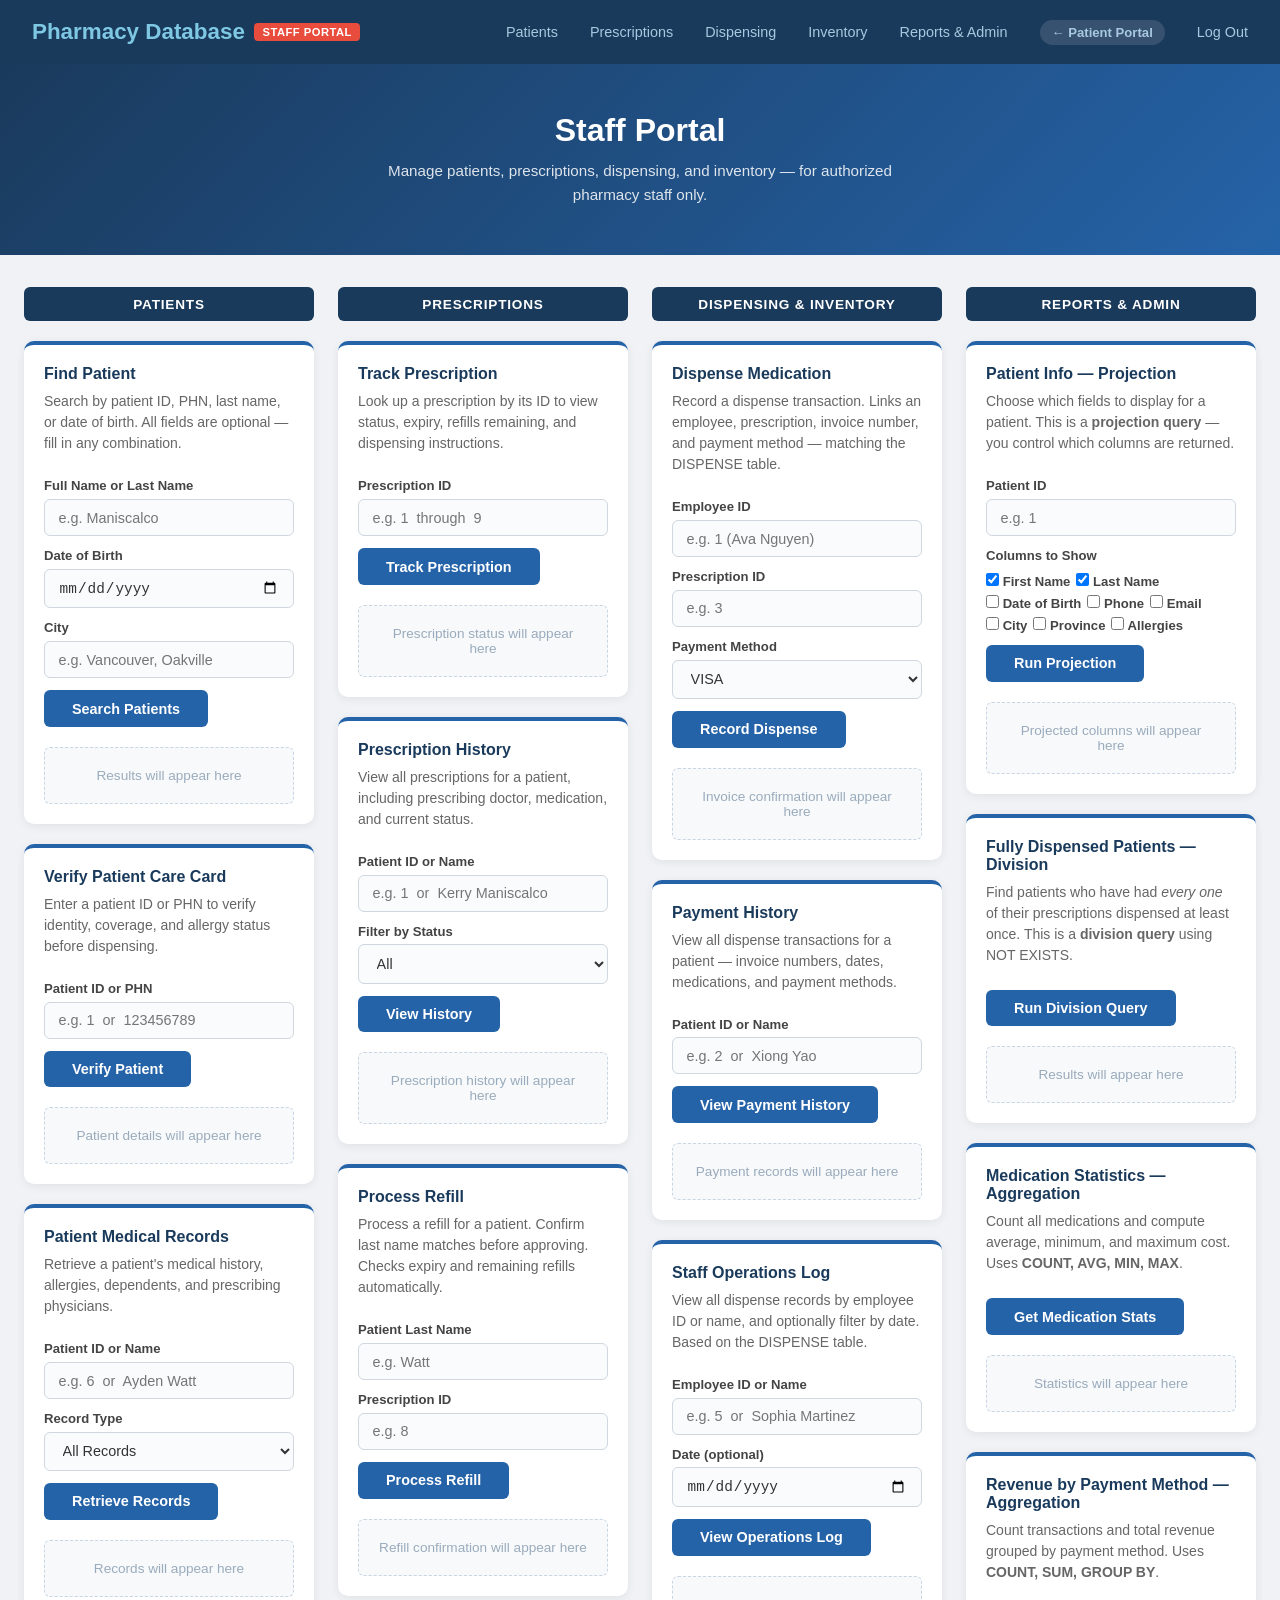
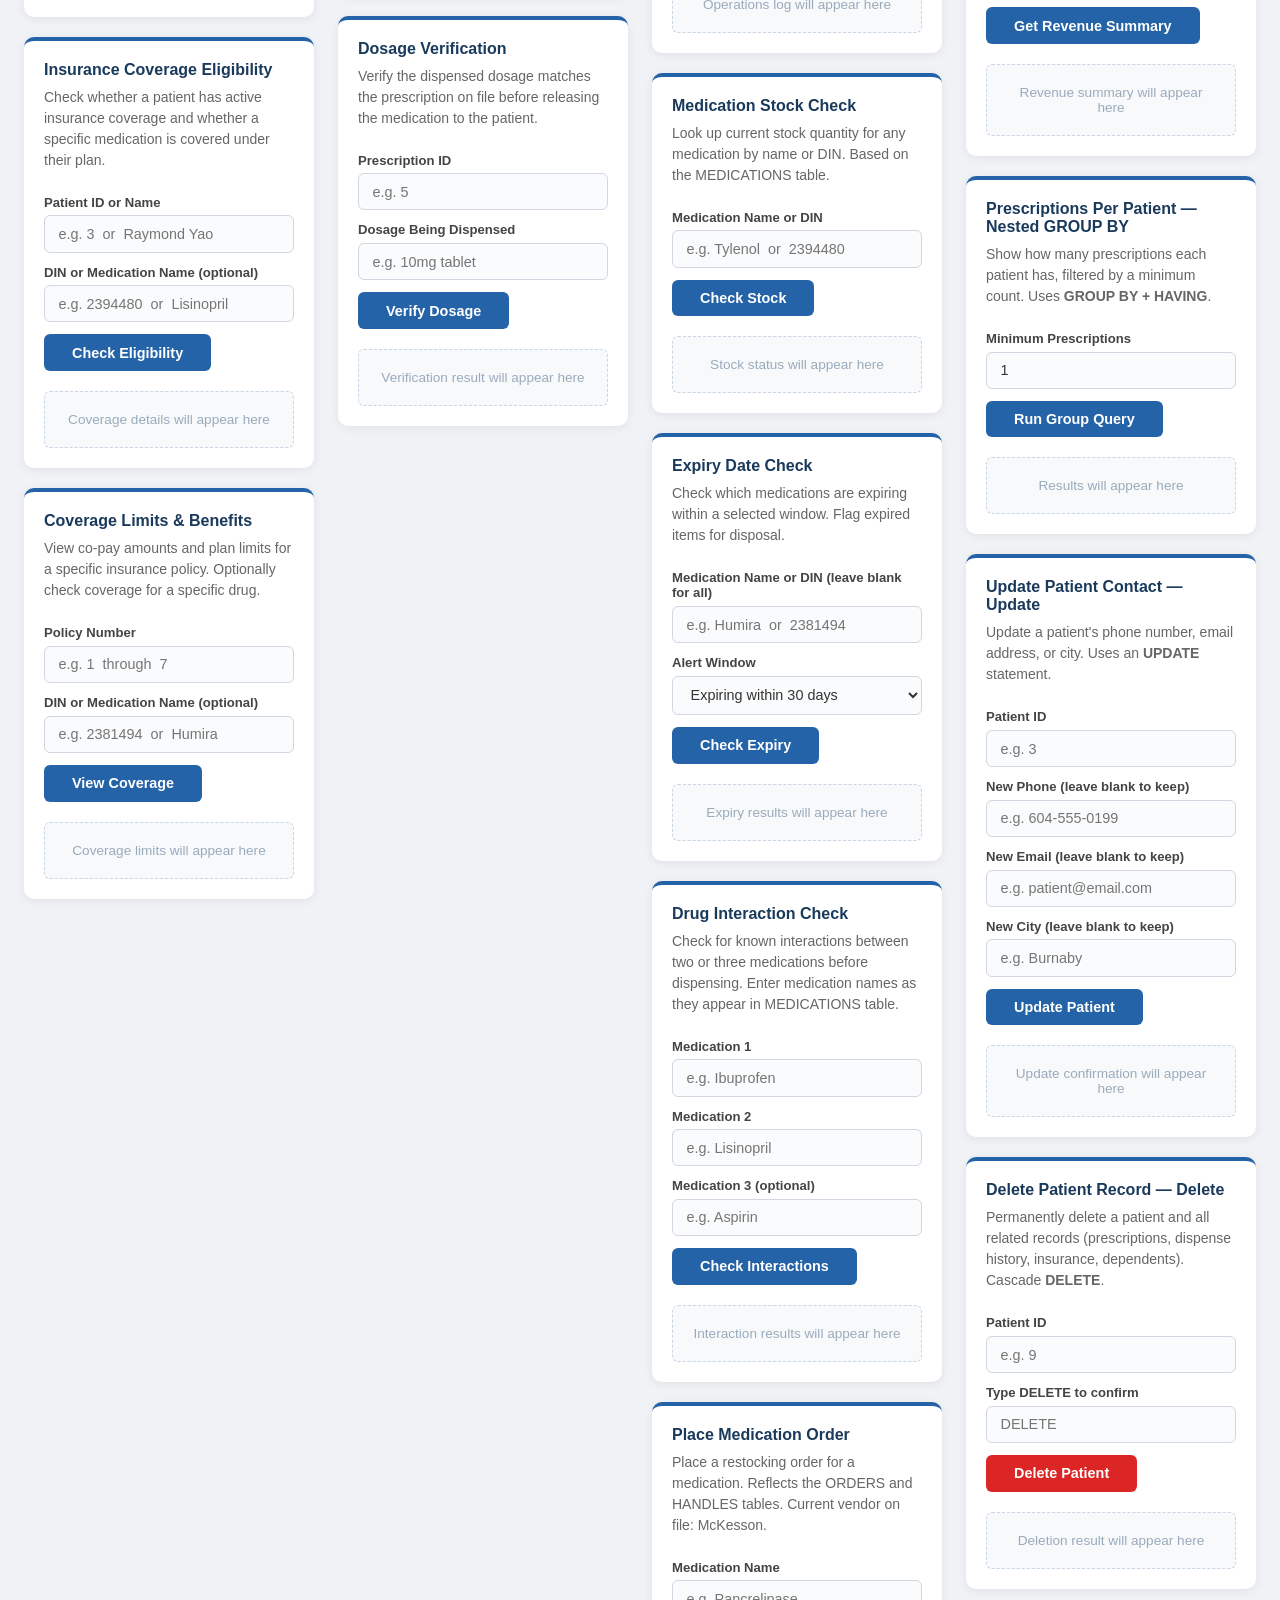
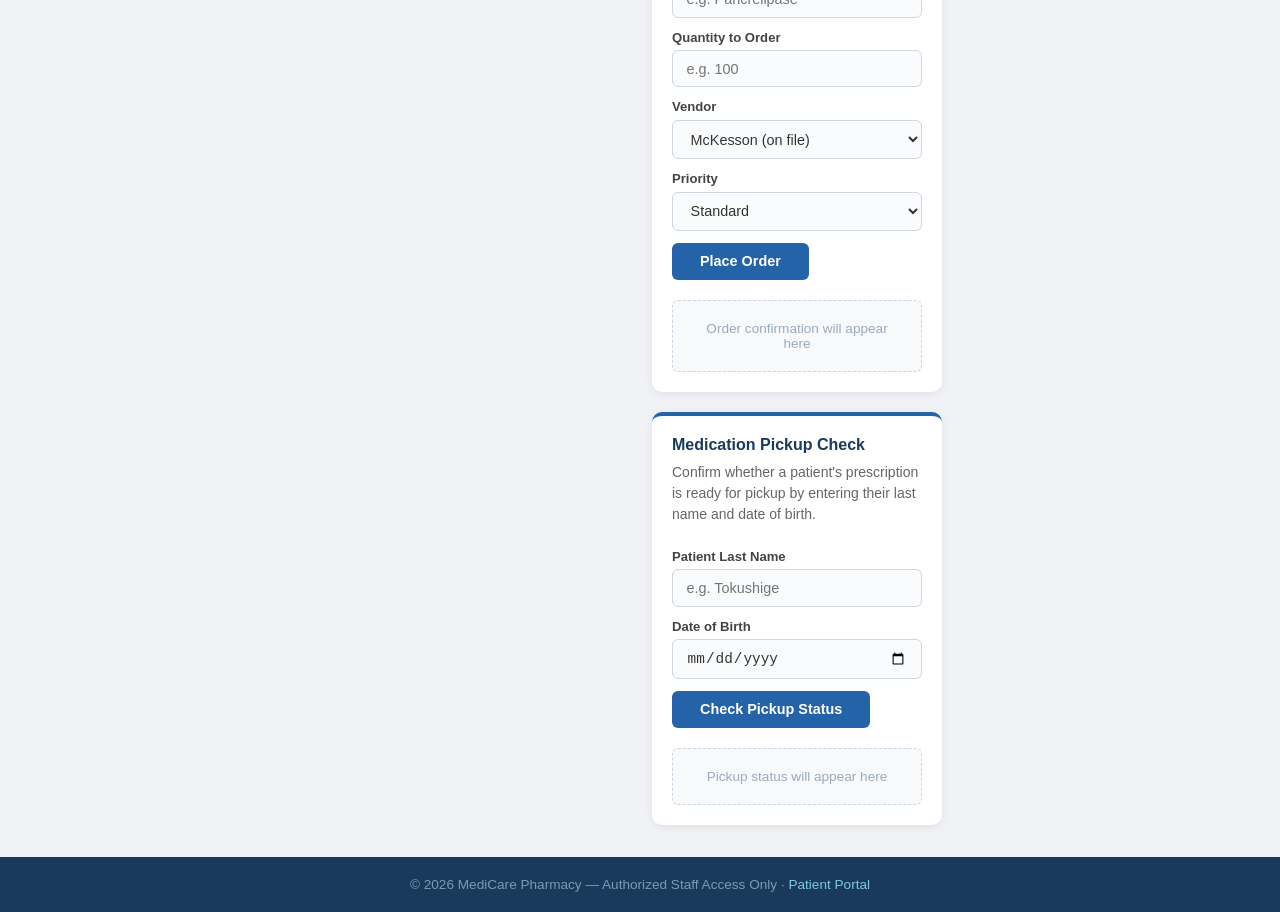
==== index.html @ 3c63bab3 "initial commit" ====
<!DOCTYPE html>
<html lang="en">
<head>
    <meta charset="UTF-8">
    <meta name="viewport" content="width=device-width, initial-scale=1.0">
    <title>MediCare Pharmacy — Staff Portal</title>
    <link rel="stylesheet" href="style.css">
</head>
<body>
    <nav>
        <div class="nav-logo"><span>Pharmacy Database</span> <span class="nav-portal-tag">Staff Portal</span></div>
        <ul class="nav-links">
            <li><a href="#patients">Patients</a></li>
            <li><a href="#prescriptions">Prescriptions</a></li>
            <li><a href="#dispensing">Dispensing</a></li>
            <li><a href="#inventory">Inventory</a></li>
            <li><a href="#reports">Reports &amp; Admin</a></li>
            <li><a href="patient.html" class="nav-patient-link">&larr; Patient Portal</a></li>
            <li><a href="#">Log Out</a></li>
        </ul>
    </nav>

    <section class="hero">
        <h1>Staff Portal</h1>
        <p>Manage patients, prescriptions, dispensing, and inventory — for authorized pharmacy staff only.</p>
    </section>

    <main class="staff-grid">

        <!-- ── PATIENTS ───────────────────────────────────────── -->
        <div class="staff-col" id="patients">
            <div class="col-header">Patients</div>

            <!-- Find Patient -->
            <div class="query-card">
                <div class="query-header"><h2>Find Patient</h2></div>
                <p class="query-desc">Search by patient ID, PHN, last name, or date of birth. All fields are optional — fill in any combination.</p>
                <form class="query-form">
                    <div class="form-group">
                        <label for="patient-name">Full Name or Last Name</label>
                        <input type="text" id="patient-name" placeholder="e.g. Maniscalco">
                    </div>
                    <div class="form-group">
                        <label for="dob">Date of Birth</label>
                        <input type="date" id="dob">
                    </div>
                    <div class="form-group">
                        <label for="address">City</label>
                        <input type="text" id="address" placeholder="e.g. Vancouver, Oakville">
                    </div>
                    <button type="submit" class="btn-query">Search Patients</button>
                </form>
                <div class="result-placeholder"><span>Results will appear here</span></div>
            </div>

            <!-- Verify Care Card -->
            <div class="query-card">
                <div class="query-header"><h2>Verify Patient Care Card</h2></div>
                <p class="query-desc">Enter a patient ID or PHN to verify identity, coverage, and allergy status before dispensing.</p>
                <form class="query-form">
                    <div class="form-group">
                        <label for="card-id">Patient ID or PHN</label>
                        <input type="text" id="card-id" placeholder="e.g. 1  or  123456789">
                    </div>
                    <button type="submit" class="btn-query">Verify Patient</button>
                </form>
                <div class="result-placeholder"><span>Patient details will appear here</span></div>
            </div>

            <!-- Patient Medical Records -->
            <div class="query-card">
                <div class="query-header"><h2>Patient Medical Records</h2></div>
                <p class="query-desc">Retrieve a patient's medical history, allergies, dependents, and prescribing physicians.</p>
                <form class="query-form">
                    <div class="form-group">
                        <label for="record-id">Patient ID or Name</label>
                        <input type="text" id="record-id" placeholder="e.g. 6  or  Ayden Watt">
                    </div>
                    <div class="form-group">
                        <label for="record-type">Record Type</label>
                        <select id="record-type">
                            <option value="all">All Records</option>
                            <option value="history">Allergies &amp; Medical History</option>
                            <option value="medications">Prescriptions</option>
                            <option value="physician">Prescribing Physicians</option>
                        </select>
                    </div>
                    <button type="submit" class="btn-query">Retrieve Records</button>
                </form>
                <div class="result-placeholder"><span>Records will appear here</span></div>
            </div>

            <!-- Coverage Eligibility -->
            <div class="query-card">
                <div class="query-header"><h2>Insurance Coverage Eligibility</h2></div>
                <p class="query-desc">Check whether a patient has active insurance coverage and whether a specific medication is covered under their plan.</p>
                <form class="query-form">
                    <div class="form-group">
                        <label for="elig-patient-id">Patient ID or Name</label>
                        <input type="text" id="elig-patient-id" placeholder="e.g. 3  or  Raymond Yao">
                    </div>
                    <div class="form-group">
                        <label for="elig-din">DIN or Medication Name (optional)</label>
                        <input type="text" id="elig-din" placeholder="e.g. 2394480  or  Lisinopril">
                    </div>
                    <button type="submit" class="btn-query">Check Eligibility</button>
                </form>
                <div class="result-placeholder"><span>Coverage details will appear here</span></div>
            </div>

            <!-- Coverage Limits -->
            <div class="query-card">
                <div class="query-header"><h2>Coverage Limits &amp; Benefits</h2></div>
                <p class="query-desc">View co-pay amounts and plan limits for a specific insurance policy. Optionally check coverage for a specific drug.</p>
                <form class="query-form">
                    <div class="form-group">
                        <label for="limit-policy">Policy Number</label>
                        <input type="text" id="limit-policy" placeholder="e.g. 1  through  7">
                    </div>
                    <div class="form-group">
                        <label for="limit-din">DIN or Medication Name (optional)</label>
                        <input type="text" id="limit-din" placeholder="e.g. 2381494  or  Humira">
                    </div>
                    <button type="submit" class="btn-query">View Coverage</button>
                </form>
                <div class="result-placeholder"><span>Coverage limits will appear here</span></div>
            </div>

        </div>

        <!-- ── PRESCRIPTIONS ──────────────────────────────────── -->
        <div class="staff-col" id="prescriptions">
            <div class="col-header">Prescriptions</div>

            <!-- Track Prescription -->
            <div class="query-card">
                <div class="query-header"><h2>Track Prescription</h2></div>
                <p class="query-desc">Look up a prescription by its ID to view status, expiry, refills remaining, and dispensing instructions.</p>
                <form class="query-form">
                    <div class="form-group">
                        <label for="track-rx-id">Prescription ID</label>
                        <input type="text" id="track-rx-id" placeholder="e.g. 1  through  9">
                    </div>
                    <button type="submit" class="btn-query">Track Prescription</button>
                </form>
                <div class="result-placeholder"><span>Prescription status will appear here</span></div>
            </div>

            <!-- Prescription History -->
            <div class="query-card">
                <div class="query-header"><h2>Prescription History</h2></div>
                <p class="query-desc">View all prescriptions for a patient, including prescribing doctor, medication, and current status.</p>
                <form class="query-form">
                    <div class="form-group">
                        <label for="hist-patient-id">Patient ID or Name</label>
                        <input type="text" id="hist-patient-id" placeholder="e.g. 1  or  Kerry Maniscalco">
                    </div>
                    <div class="form-group">
                        <label for="hist-status">Filter by Status</label>
                        <select id="hist-status">
                            <option value="all">All</option>
                            <option value="active">Active</option>
                            <option value="expired">Expired</option>
                            <option value="completed">Completed (no refills)</option>
                        </select>
                    </div>
                    <button type="submit" class="btn-query">View History</button>
                </form>
                <div class="result-placeholder"><span>Prescription history will appear here</span></div>
            </div>

            <!-- Process Refill -->
            <div class="query-card">
                <div class="query-header"><h2>Process Refill</h2></div>
                <p class="query-desc">Process a refill for a patient. Confirm last name matches before approving. Checks expiry and remaining refills automatically.</p>
                <form class="query-form">
                    <div class="form-group">
                        <label for="refill-last-name">Patient Last Name</label>
                        <input type="text" id="refill-last-name" placeholder="e.g. Watt">
                    </div>
                    <div class="form-group">
                        <label for="refill-rx-id">Prescription ID</label>
                        <input type="text" id="refill-rx-id" placeholder="e.g. 8">
                    </div>
                    <button type="submit" class="btn-query">Process Refill</button>
                </form>
                <div class="result-placeholder"><span>Refill confirmation will appear here</span></div>
            </div>

            <!-- Dosage Verification -->
            <div class="query-card">
                <div class="query-header"><h2>Dosage Verification</h2></div>
                <p class="query-desc">Verify the dispensed dosage matches the prescription on file before releasing the medication to the patient.</p>
                <form class="query-form">
                    <div class="form-group">
                        <label for="dose-rx-id">Prescription ID</label>
                        <input type="text" id="dose-rx-id" placeholder="e.g. 5">
                    </div>
                    <div class="form-group">
                        <label for="dose-dispensed">Dosage Being Dispensed</label>
                        <input type="text" id="dose-dispensed" placeholder="e.g. 10mg tablet">
                    </div>
                    <button type="submit" class="btn-query">Verify Dosage</button>
                </form>
                <div class="result-placeholder"><span>Verification result will appear here</span></div>
            </div>

        </div>

        <!-- ── DISPENSING & INVENTORY ──────────────────────────── -->
        <div class="staff-col" id="dispensing">
            <div class="col-header">Dispensing &amp; Inventory</div>

            <!-- Dispense Medication -->
            <div class="query-card">
                <div class="query-header"><h2>Dispense Medication</h2></div>
                <p class="query-desc">Record a dispense transaction. Links an employee, prescription, invoice number, and payment method — matching the DISPENSE table.</p>
                <form class="query-form">
                    <div class="form-group">
                        <label for="disp-emp-id">Employee ID</label>
                        <input type="text" id="disp-emp-id" placeholder="e.g. 1 (Ava Nguyen)">
                    </div>
                    <div class="form-group">
                        <label for="disp-rx-id">Prescription ID</label>
                        <input type="text" id="disp-rx-id" placeholder="e.g. 3">
                    </div>
                    <div class="form-group">
                        <label for="disp-pay">Payment Method</label>
                        <select id="disp-pay">
                            <option value="VISA">VISA</option>
                            <option value="MASTERCARD">MASTERCARD</option>
                            <option value="CASH">CASH</option>
                            <option value="DEBIT">DEBIT</option>
                        </select>
                    </div>
                    <button type="submit" class="btn-query">Record Dispense</button>
                </form>
                <div class="result-placeholder"><span>Invoice confirmation will appear here</span></div>
            </div>

            <!-- Payment History -->
            <div class="query-card">
                <div class="query-header"><h2>Payment History</h2></div>
                <p class="query-desc">View all dispense transactions for a patient — invoice numbers, dates, medications, and payment methods.</p>
                <form class="query-form">
                    <div class="form-group">
                        <label for="bill-patient-id">Patient ID or Name</label>
                        <input type="text" id="bill-patient-id" placeholder="e.g. 2  or  Xiong Yao">
                    </div>
                    <button type="submit" class="btn-query">View Payment History</button>
                </form>
                <div class="result-placeholder"><span>Payment records will appear here</span></div>
            </div>

            <!-- Staff Operations Log -->
            <div class="query-card">
                <div class="query-header"><h2>Staff Operations Log</h2></div>
                <p class="query-desc">View all dispense records by employee ID or name, and optionally filter by date. Based on the DISPENSE table.</p>
                <form class="query-form">
                    <div class="form-group">
                        <label for="staff-member">Employee ID or Name</label>
                        <input type="text" id="staff-member" placeholder="e.g. 5  or  Sophia Martinez">
                    </div>
                    <div class="form-group">
                        <label for="staff-date">Date (optional)</label>
                        <input type="date" id="staff-date">
                    </div>
                    <button type="submit" class="btn-query">View Operations Log</button>
                </form>
                <div class="result-placeholder"><span>Operations log will appear here</span></div>
            </div>

            <!-- Check Medication Stock -->
            <div class="query-card">
                <div class="query-header"><h2>Medication Stock Check</h2></div>
                <p class="query-desc">Look up current stock quantity for any medication by name or DIN. Based on the MEDICATIONS table.</p>
                <form class="query-form">
                    <div class="form-group">
                        <label for="inv-drug-name">Medication Name or DIN</label>
                        <input type="text" id="inv-drug-name" placeholder="e.g. Tylenol  or  2394480">
                    </div>
                    <button type="submit" class="btn-query">Check Stock</button>
                </form>
                <div class="result-placeholder"><span>Stock status will appear here</span></div>
            </div>

            <!-- Expiry Date Check -->
            <div class="query-card">
                <div class="query-header"><h2>Expiry Date Check</h2></div>
                <p class="query-desc">Check which medications are expiring within a selected window. Flag expired items for disposal.</p>
                <form class="query-form">
                    <div class="form-group">
                        <label for="exp-drug">Medication Name or DIN (leave blank for all)</label>
                        <input type="text" id="exp-drug" placeholder="e.g. Humira  or  2381494">
                    </div>
                    <div class="form-group">
                        <label for="exp-alert-range">Alert Window</label>
                        <select id="exp-alert-range">
                            <option value="30">Expiring within 30 days</option>
                            <option value="60">Expiring within 60 days</option>
                            <option value="90">Expiring within 90 days</option>
                            <option value="365">Expiring within 1 year</option>
                            <option value="expired">Already Expired</option>
                        </select>
                    </div>
                    <button type="submit" class="btn-query">Check Expiry</button>
                </form>
                <div class="result-placeholder"><span>Expiry results will appear here</span></div>
            </div>

            <!-- Drug Interaction Check -->
            <div class="query-card">
                <div class="query-header"><h2>Drug Interaction Check</h2></div>
                <p class="query-desc">Check for known interactions between two or three medications before dispensing. Enter medication names as they appear in MEDICATIONS table.</p>
                <form class="query-form">
                    <div class="form-group">
                        <label for="interact-drug-1">Medication 1</label>
                        <input type="text" id="interact-drug-1" placeholder="e.g. Ibuprofen">
                    </div>
                    <div class="form-group">
                        <label for="interact-drug-2">Medication 2</label>
                        <input type="text" id="interact-drug-2" placeholder="e.g. Lisinopril">
                    </div>
                    <div class="form-group">
                        <label for="interact-drug-3">Medication 3 (optional)</label>
                        <input type="text" id="interact-drug-3" placeholder="e.g. Aspirin">
                    </div>
                    <button type="submit" class="btn-query">Check Interactions</button>
                </form>
                <div class="result-placeholder"><span>Interaction results will appear here</span></div>
            </div>

            <!-- Place Medication Order -->
            <div class="query-card">
                <div class="query-header"><h2>Place Medication Order</h2></div>
                <p class="query-desc">Place a restocking order for a medication. Reflects the ORDERS and HANDLES tables. Current vendor on file: McKesson.</p>
                <form class="query-form">
                    <div class="form-group">
                        <label for="order-drug">Medication Name</label>
                        <input type="text" id="order-drug" placeholder="e.g. Pancrelipase">
                    </div>
                    <div class="form-group">
                        <label for="order-qty">Quantity to Order</label>
                        <input type="number" id="order-qty" placeholder="e.g. 100" min="1">
                    </div>
                    <div class="form-group">
                        <label for="order-supplier">Vendor</label>
                        <select id="order-supplier">
                            <option value="mckesson">McKesson (on file)</option>
                            <option value="other">Other</option>
                        </select>
                    </div>
                    <div class="form-group">
                        <label for="order-priority">Priority</label>
                        <select id="order-priority">
                            <option value="standard">Standard</option>
                            <option value="urgent">Urgent</option>
                        </select>
                    </div>
                    <button type="submit" class="btn-query">Place Order</button>
                </form>
                <div class="result-placeholder"><span>Order confirmation will appear here</span></div>
            </div>

            <!-- Medication Pickup Check -->
            <div class="query-card">
                <div class="query-header"><h2>Medication Pickup Check</h2></div>
                <p class="query-desc">Confirm whether a patient's prescription is ready for pickup by entering their last name and date of birth.</p>
                <form class="query-form">
                    <div class="form-group">
                        <label for="pickup-last-name">Patient Last Name</label>
                        <input type="text" id="pickup-last-name" placeholder="e.g. Tokushige">
                    </div>
                    <div class="form-group">
                        <label for="pickup-dob">Date of Birth</label>
                        <input type="date" id="pickup-dob">
                    </div>
                    <button type="submit" class="btn-query">Check Pickup Status</button>
                </form>
                <div class="result-placeholder"><span>Pickup status will appear here</span></div>
            </div>

        </div>

        <!-- ── REPORTS & ADMIN ────────────────────────────────── -->
        <div class="staff-col" id="reports">
            <div class="col-header">Reports &amp; Admin</div>

            <!-- PROJECTION: choose which patient columns to show -->
            <div class="query-card">
                <div class="query-header"><h2>Patient Info — Projection</h2></div>
                <p class="query-desc">Choose which fields to display for a patient. This is a <strong>projection query</strong> — you control which columns are returned.</p>
                <form class="query-form">
                    <div class="form-group">
                        <label for="proj-patient-id">Patient ID</label>
                        <input type="text" id="proj-patient-id" placeholder="e.g. 1">
                    </div>
                    <div class="form-group">
                        <label>Columns to Show</label>
                        <div style="display:flex;flex-wrap:wrap;gap:6px;margin-top:4px">
                            <label><input type="checkbox" name="proj-col" value="Fname" checked> First Name</label>
                            <label><input type="checkbox" name="proj-col" value="Lname" checked> Last Name</label>
                            <label><input type="checkbox" name="proj-col" value="DOB"> Date of Birth</label>
                            <label><input type="checkbox" name="proj-col" value="Phone"> Phone</label>
                            <label><input type="checkbox" name="proj-col" value="Email"> Email</label>
                            <label><input type="checkbox" name="proj-col" value="City"> City</label>
                            <label><input type="checkbox" name="proj-col" value="Prov"> Province</label>
                            <label><input type="checkbox" name="proj-col" value="Allergies"> Allergies</label>
                        </div>
                    </div>
                    <button type="submit" class="btn-query">Run Projection</button>
                </form>
                <div class="result-placeholder"><span>Projected columns will appear here</span></div>
            </div>

            <!-- DIVISION: patients with ALL prescriptions dispensed -->
            <div class="query-card">
                <div class="query-header"><h2>Fully Dispensed Patients — Division</h2></div>
                <p class="query-desc">Find patients who have had <em>every one</em> of their prescriptions dispensed at least once. This is a <strong>division query</strong> using NOT EXISTS.</p>
                <form class="query-form">
                    <button type="submit" class="btn-query">Run Division Query</button>
                </form>
                <div class="result-placeholder"><span>Results will appear here</span></div>
            </div>

            <!-- AGGREGATION 1: medication statistics -->
            <div class="query-card">
                <div class="query-header"><h2>Medication Statistics — Aggregation</h2></div>
                <p class="query-desc">Count all medications and compute average, minimum, and maximum cost. Uses <strong>COUNT, AVG, MIN, MAX</strong>.</p>
                <form class="query-form">
                    <button type="submit" class="btn-query">Get Medication Stats</button>
                </form>
                <div class="result-placeholder"><span>Statistics will appear here</span></div>
            </div>

            <!-- AGGREGATION 2: revenue by payment method -->
            <div class="query-card">
                <div class="query-header"><h2>Revenue by Payment Method — Aggregation</h2></div>
                <p class="query-desc">Count transactions and total revenue grouped by payment method. Uses <strong>COUNT, SUM, GROUP BY</strong>.</p>
                <form class="query-form">
                    <button type="submit" class="btn-query">Get Revenue Summary</button>
                </form>
                <div class="result-placeholder"><span>Revenue summary will appear here</span></div>
            </div>

            <!-- NESTED AGGREGATION WITH GROUP BY -->
            <div class="query-card">
                <div class="query-header"><h2>Prescriptions Per Patient — Nested GROUP BY</h2></div>
                <p class="query-desc">Show how many prescriptions each patient has, filtered by a minimum count. Uses <strong>GROUP BY + HAVING</strong>.</p>
                <form class="query-form">
                    <div class="form-group">
                        <label for="grp-min-rx">Minimum Prescriptions</label>
                        <input type="number" id="grp-min-rx" value="1" min="1">
                    </div>
                    <button type="submit" class="btn-query">Run Group Query</button>
                </form>
                <div class="result-placeholder"><span>Results will appear here</span></div>
            </div>

            <!-- UPDATE: patient contact info -->
            <div class="query-card">
                <div class="query-header"><h2>Update Patient Contact — Update</h2></div>
                <p class="query-desc">Update a patient's phone number, email address, or city. Uses an <strong>UPDATE</strong> statement.</p>
                <form class="query-form">
                    <div class="form-group">
                        <label for="upd-patient-id">Patient ID</label>
                        <input type="text" id="upd-patient-id" placeholder="e.g. 3">
                    </div>
                    <div class="form-group">
                        <label for="upd-phone">New Phone (leave blank to keep)</label>
                        <input type="text" id="upd-phone" placeholder="e.g. 604-555-0199">
                    </div>
                    <div class="form-group">
                        <label for="upd-email">New Email (leave blank to keep)</label>
                        <input type="text" id="upd-email" placeholder="e.g. patient@email.com">
                    </div>
                    <div class="form-group">
                        <label for="upd-city">New City (leave blank to keep)</label>
                        <input type="text" id="upd-city" placeholder="e.g. Burnaby">
                    </div>
                    <button type="submit" class="btn-query">Update Patient</button>
                </form>
                <div class="result-placeholder"><span>Update confirmation will appear here</span></div>
            </div>

            <!-- DELETE: remove patient record -->
            <div class="query-card">
                <div class="query-header"><h2>Delete Patient Record — Delete</h2></div>
                <p class="query-desc">Permanently delete a patient and all related records (prescriptions, dispense history, insurance, dependents). Cascade <strong>DELETE</strong>.</p>
                <form class="query-form">
                    <div class="form-group">
                        <label for="del-patient-id">Patient ID</label>
                        <input type="text" id="del-patient-id" placeholder="e.g. 9">
                    </div>
                    <div class="form-group">
                        <label for="del-confirm">Type DELETE to confirm</label>
                        <input type="text" id="del-confirm" placeholder="DELETE">
                    </div>
                    <button type="submit" class="btn-query" style="background:#dc2626">Delete Patient</button>
                </form>
                <div class="result-placeholder"><span>Deletion result will appear here</span></div>
            </div>

        </div>

    </main>

    <footer>
        <p>&copy; 2026 MediCare Pharmacy &mdash; Authorized Staff Access Only &middot; <a href="patient.html">Patient Portal</a></p>
    </footer>

    <script src="pharmacy.js"></script>
</body>
</html>
---- style.css ----
* {
    margin: 0;
    padding: 0;
    box-sizing: border-box;
}
body {
    font-family: 'Segoe UI', Tahoma, Geneva, Verdana, sans-serif;
    background-color: #f0f2f5;
    color: #333;
}

/* ── NAVIGATION ──────────────────────────────────────────────── */
nav {
    background-color: #1a3a5c;
    padding: 0 2rem;
    display: flex;
    align-items: center;
    justify-content: space-between;
    height: 64px;
    box-shadow: 0 2px 6px rgba(0,0,0,0.25);
}
.nav-patient {
    background-color: #134e4a;
}
.nav-logo {
    color: white;
    font-size: 1.4rem;
    font-weight: 700;
    display: flex;
    align-items: center;
    gap: 0.6rem;
}
.nav-logo span:first-child {
    color: #7ec8e3;
}
.nav-patient .nav-logo span:first-child {
    color: #5eead4;
}
.nav-portal-tag {
    font-size: 0.7rem;
    font-weight: 600;
    background: #e74c3c;
    color: white;
    padding: 0.2rem 0.5rem;
    border-radius: 4px;
    letter-spacing: 0.5px;
    text-transform: uppercase;
}
.nav-portal-tag--patient {
    background: #0d9488;
}
.nav-links {
    list-style: none;
    display: flex;
    gap: 2rem;
    align-items: center;
}
.nav-links a {
    color: #a8c8e0;
    text-decoration: none;
    font-size: 0.9rem;
    transition: color 0.2s;
}
.nav-links a:hover {
    color: white;
}
.nav-patient .nav-links a {
    color: #99f6e4;
}
.nav-patient .nav-links a:hover {
    color: white;
}
.nav-staff-link,
.nav-patient-link {
    font-size: 0.82rem !important;
    font-weight: 600;
    background: rgba(255,255,255,0.12);
    padding: 0.3rem 0.75rem;
    border-radius: 20px;
    transition: background 0.2s, color 0.2s !important;
}
.nav-staff-link:hover,
.nav-patient-link:hover {
    background: rgba(255,255,255,0.22) !important;
}

/* ── HERO ────────────────────────────────────────────────────── */
.hero {
    background: linear-gradient(135deg, #1a3a5c 0%, #2563a8 100%);
    color: white;
    padding: 3rem 2rem;
    text-align: center;
}
.hero--patient {
    background: linear-gradient(135deg, #134e4a 0%, #0d9488 100%);
}
.hero h1 {
    font-size: 2rem;
    margin-bottom: 0.6rem;
}
.hero p {
    font-size: 0.95rem;
    opacity: 0.85;
    max-width: 560px;
    margin: 0 auto;
    line-height: 1.6;
}

/* ── STAFF PORTAL MAIN ───────────────────────────────────────── */
main {
    max-width: 860px;
    margin: 0 auto;
    padding: 2.5rem 2rem;
    display: flex;
    flex-direction: column;
    gap: 1.5rem;
}

/* Staff grid: 4 columns */
.staff-grid {
    max-width: 1600px;
    margin: 0 auto;
    display: grid;
    grid-template-columns: repeat(4, 1fr);
    gap: 1.5rem;
    align-items: start;
    padding: 2rem 1.5rem;
}

.staff-col {
    display: flex;
    flex-direction: column;
    gap: 1.25rem;
}

.staff-col--full {
    grid-column: 1 / -1;
}

.col-header {
    background: #1a3a5c;
    color: white;
    font-size: 0.85rem;
    font-weight: 700;
    text-transform: uppercase;
    letter-spacing: 0.8px;
    padding: 0.6rem 1rem;
    border-radius: 6px;
    text-align: center;
}

/* Horizontal form layout for the full-width appointments card */
.query-form--row {
    flex-direction: row;
    align-items: flex-end;
    flex-wrap: wrap;
    gap: 1rem;
}
.query-form--row .form-group {
    flex: 1;
    min-width: 180px;
    width: auto;
}
.btn-query--align-bottom {
    align-self: flex-end;
    margin-bottom: 0;
    white-space: nowrap;
}

/* Cards inside grid columns use single-column forms */
.staff-col .query-card {
    padding: 1.25rem;
}

.staff-col .query-header h2 {
    font-size: 1rem;
}

.staff-col .query-form {
    gap: 0.75rem;
}

.staff-col .form-group {
    min-width: unset;
    flex: unset;
    width: 100%;
}

/* Query cards */
.query-card {
    background: white;
    border-radius: 10px;
    padding: 2rem;
    box-shadow: 0 2px 10px rgba(0,0,0,0.07);
    border-top: 4px solid #2563a8;
}
.query-header {
    display: flex;
    align-items: center;
    gap: 0.75rem;
    margin-bottom: 0.5rem;
}
.query-number {
    background: #2563a8;
    color: white;
    font-size: 0.72rem;
    font-weight: 700;
    padding: 0.2rem 0.6rem;
    border-radius: 20px;
    text-transform: uppercase;
    letter-spacing: 0.5px;
    white-space: nowrap;
}
.query-header h2 {
    font-size: 1.2rem;
    font-weight: 700;
    color: #1a3a5c;
}
.query-desc {
    font-size: 0.875rem;
    color: #666;
    margin-bottom: 1.5rem;
    line-height: 1.5;
}

/* Forms */
.query-form {
    display: flex;
    flex-direction: column;
    gap: 1rem;
}
.form-row {
    display: flex;
    gap: 1rem;
    flex-wrap: wrap;
}
.form-group {
    display: flex;
    flex-direction: column;
    gap: 0.35rem;
    flex: 1;
    min-width: 180px;
}
.form-group--wide {
    flex: 2;
}
.form-group label {
    font-size: 0.82rem;
    font-weight: 600;
    color: #444;
}
.form-group input,
.form-group select {
    padding: 0.6rem 0.85rem;
    border: 1.5px solid #d0d7e0;
    border-radius: 6px;
    font-size: 0.9rem;
    color: #333;
    background: #fafbfc;
    transition: border-color 0.2s;
    outline: none;
}
.form-group input:focus,
.form-group select:focus {
    border-color: #2563a8;
    background: white;
}

/* Buttons */
.btn-query {
    background: #2563a8;
    color: white;
    border: none;
    padding: 0.65rem 1.75rem;
    border-radius: 6px;
    font-size: 0.9rem;
    font-weight: 600;
    cursor: pointer;
    transition: background-color 0.2s, transform 0.1s;
    align-self: flex-start;
}
.btn-query:hover  { background: #1a4f8a; }
.btn-query:active { transform: scale(0.98); }

.btn-query--teal   { background: #0d9488; }
.btn-query--teal:hover   { background: #0a7970; }

.btn-query--orange { background: #d97706; }
.btn-query--orange:hover { background: #b45309; }

.btn-query--red    { background: #dc2626; }
.btn-query--red:hover    { background: #b91c1c; }

.btn-query--purple { background: #7c3aed; }
.btn-query--purple:hover { background: #6d28d9; }

.btn-query--green  { background: #16a34a; }
.btn-query--green:hover  { background: #15803d; }

.btn-query--blue   { background: #2563a8; }
.btn-query--blue:hover   { background: #1a4f8a; }

/* Result area */
.result-placeholder {
    margin-top: 1.25rem;
    border: 1.5px dashed #c8d5e3;
    border-radius: 6px;
    padding: 1.25rem;
    text-align: center;
    color: #9aabbc;
    font-size: 0.85rem;
    background: #f7f9fb;
}

/* ── PATIENT PORTAL MAIN ─────────────────────────────────────── */
.patient-main {
    max-width: 960px;
    margin: 0 auto;
    padding: 2.5rem 2rem;
    display: grid;
    grid-template-columns: repeat(auto-fill, minmax(420px, 1fr));
    gap: 1.75rem;
    align-items: start;
}

.feature-card {
    background: white;
    border-radius: 12px;
    padding: 1.75rem;
    box-shadow: 0 2px 12px rgba(0,0,0,0.08);
    border-top: 4px solid #0d9488;
}

.feature-card-header {
    display: flex;
    align-items: flex-start;
    gap: 1rem;
    margin-bottom: 0.75rem;
}

.feature-icon {
    font-size: 1.9rem;
    line-height: 1;
    flex-shrink: 0;
    width: 2.5rem;
    text-align: center;
}

.feature-card-header h2 {
    font-size: 1.1rem;
    font-weight: 700;
    color: #134e4a;
    margin-bottom: 0.15rem;
}

.feature-tagline {
    font-size: 0.78rem;
    color: #0d9488;
    font-weight: 500;
}

/* Patient form focus colour override */
.patient-theme .form-group input:focus,
.patient-theme .form-group select:focus {
    border-color: #0d9488;
}

/* ── FOOTER ──────────────────────────────────────────────────── */
footer {
    background: #1a3a5c;
    color: #7a9ab8;
    text-align: center;
    padding: 1.25rem;
    font-size: 0.85rem;
}
.patient-theme footer {
    background: #134e4a;
    color: #6ee7e7;
}
footer a {
    color: #7ec8e3;
    text-decoration: none;
}
.patient-theme footer a {
    color: #5eead4;
}

/* ── RESPONSIVE ──────────────────────────────────────────────── */
@media (max-width: 1200px) {
    .staff-grid {
        grid-template-columns: repeat(2, 1fr);
    }
}
@media (max-width: 900px) {
    .staff-grid {
        grid-template-columns: repeat(2, 1fr);
    }
    .staff-col--full {
        grid-column: 1 / -1;
    }
}
@media (max-width: 680px) {
    .staff-grid {
        grid-template-columns: 1fr;
    }
    .patient-main {
        grid-template-columns: 1fr;
    }
    .nav-links {
        gap: 1rem;
    }
    .nav-staff-link,
    .nav-patient-link {
        display: none;
    }
}
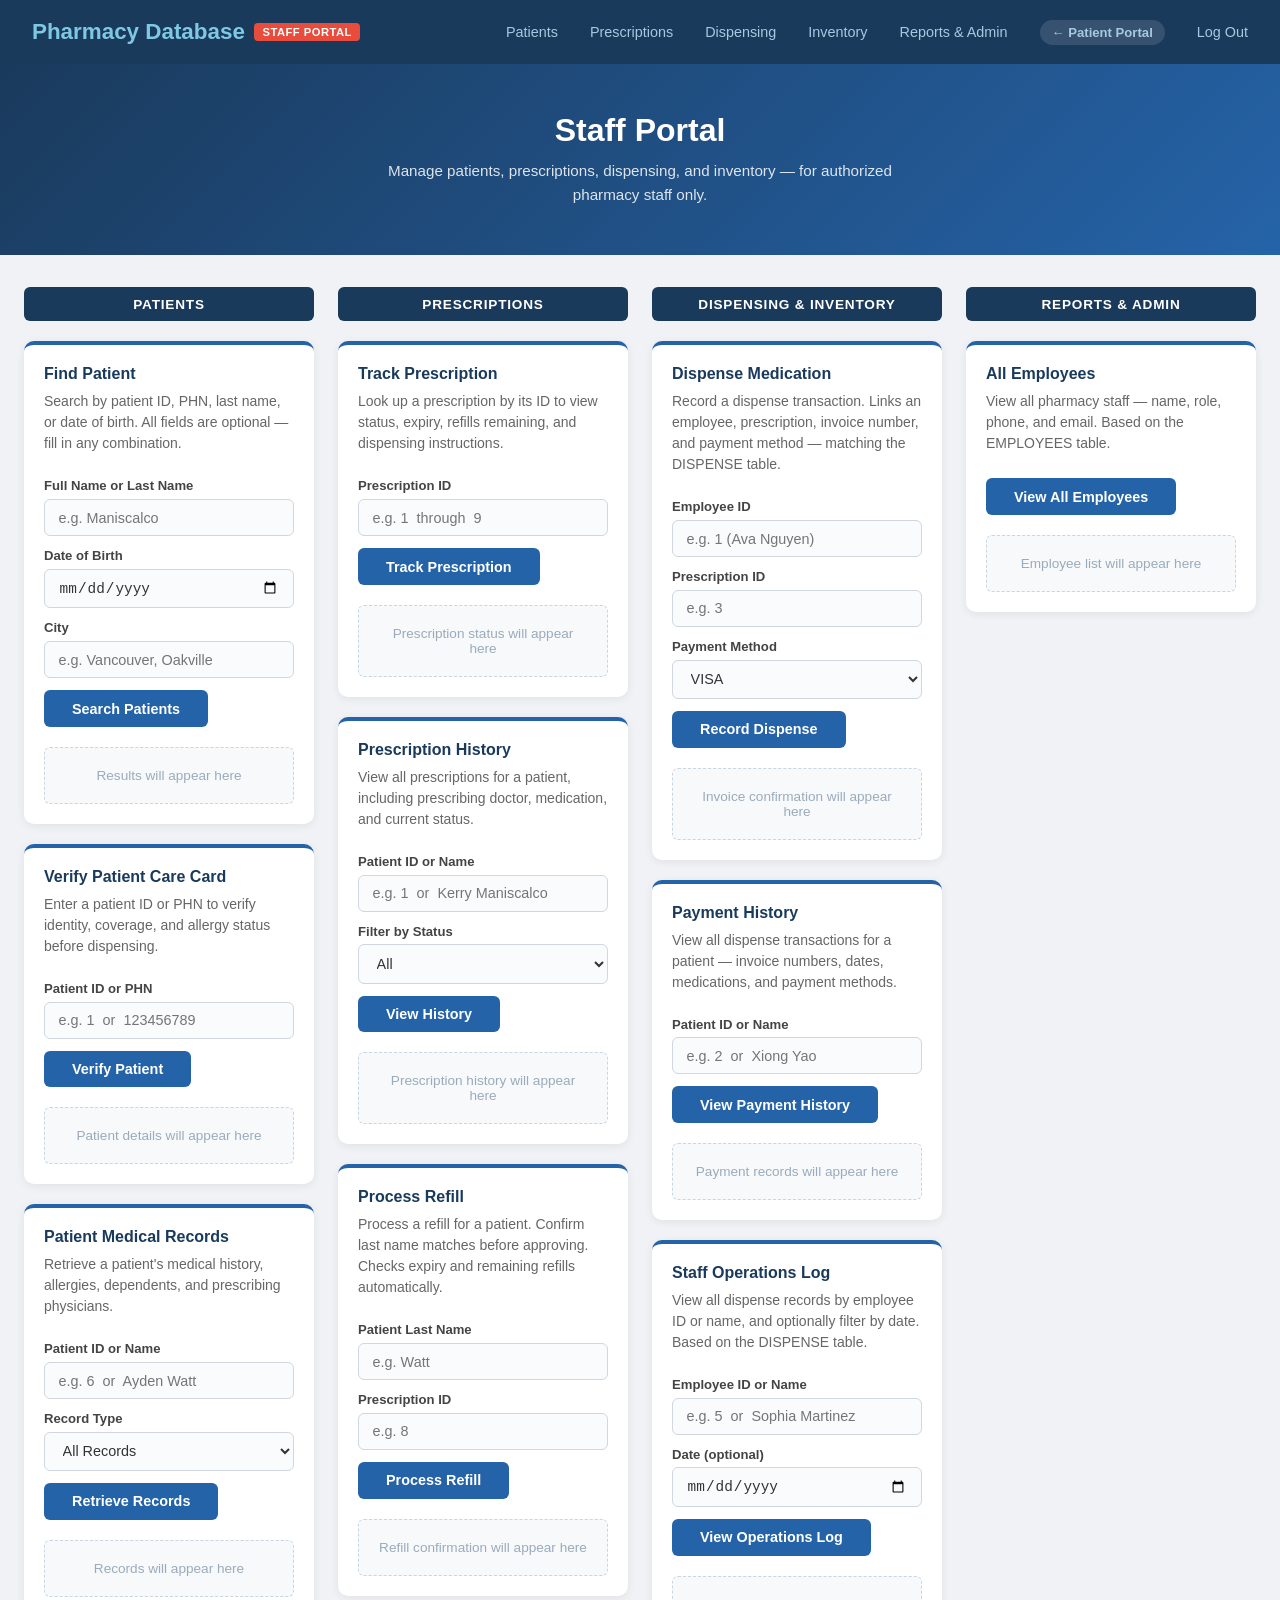
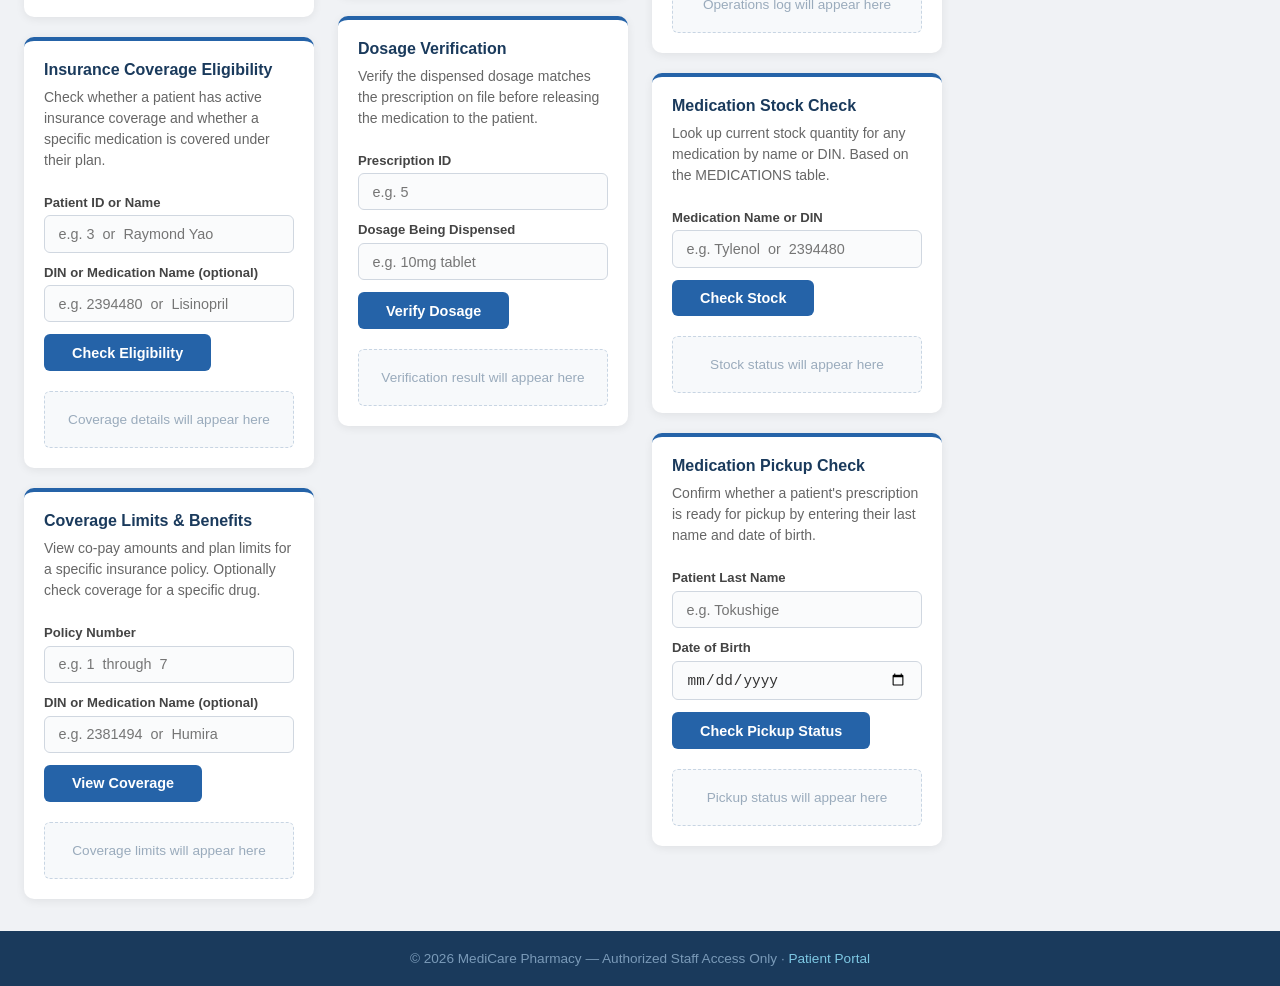
==== commit 32833026: "Front end tables linked to the database, added a few javascript handlers for the api" ====
--- a/index.html
+++ b/index.html
@@ -24,13 +24,10 @@
         <h1>Staff Portal</h1>
         <p>Manage patients, prescriptions, dispensing, and inventory — for authorized pharmacy staff only.</p>
     </section>
-
     <main class="staff-grid">
-
         <!-- ── PATIENTS ───────────────────────────────────────── -->
         <div class="staff-col" id="patients">
             <div class="col-header">Patients</div>
-
             <!-- Find Patient -->
             <div class="query-card">
                 <div class="query-header"><h2>Find Patient</h2></div>
@@ -284,84 +281,6 @@
                 <div class="result-placeholder"><span>Stock status will appear here</span></div>
             </div>
 
-            <!-- Expiry Date Check -->
-            <div class="query-card">
-                <div class="query-header"><h2>Expiry Date Check</h2></div>
-                <p class="query-desc">Check which medications are expiring within a selected window. Flag expired items for disposal.</p>
-                <form class="query-form">
-                    <div class="form-group">
-                        <label for="exp-drug">Medication Name or DIN (leave blank for all)</label>
-                        <input type="text" id="exp-drug" placeholder="e.g. Humira  or  2381494">
-                    </div>
-                    <div class="form-group">
-                        <label for="exp-alert-range">Alert Window</label>
-                        <select id="exp-alert-range">
-                            <option value="30">Expiring within 30 days</option>
-                            <option value="60">Expiring within 60 days</option>
-                            <option value="90">Expiring within 90 days</option>
-                            <option value="365">Expiring within 1 year</option>
-                            <option value="expired">Already Expired</option>
-                        </select>
-                    </div>
-                    <button type="submit" class="btn-query">Check Expiry</button>
-                </form>
-                <div class="result-placeholder"><span>Expiry results will appear here</span></div>
-            </div>
-
-            <!-- Drug Interaction Check -->
-            <div class="query-card">
-                <div class="query-header"><h2>Drug Interaction Check</h2></div>
-                <p class="query-desc">Check for known interactions between two or three medications before dispensing. Enter medication names as they appear in MEDICATIONS table.</p>
-                <form class="query-form">
-                    <div class="form-group">
-                        <label for="interact-drug-1">Medication 1</label>
-                        <input type="text" id="interact-drug-1" placeholder="e.g. Ibuprofen">
-                    </div>
-                    <div class="form-group">
-                        <label for="interact-drug-2">Medication 2</label>
-                        <input type="text" id="interact-drug-2" placeholder="e.g. Lisinopril">
-                    </div>
-                    <div class="form-group">
-                        <label for="interact-drug-3">Medication 3 (optional)</label>
-                        <input type="text" id="interact-drug-3" placeholder="e.g. Aspirin">
-                    </div>
-                    <button type="submit" class="btn-query">Check Interactions</button>
-                </form>
-                <div class="result-placeholder"><span>Interaction results will appear here</span></div>
-            </div>
-
-            <!-- Place Medication Order -->
-            <div class="query-card">
-                <div class="query-header"><h2>Place Medication Order</h2></div>
-                <p class="query-desc">Place a restocking order for a medication. Reflects the ORDERS and HANDLES tables. Current vendor on file: McKesson.</p>
-                <form class="query-form">
-                    <div class="form-group">
-                        <label for="order-drug">Medication Name</label>
-                        <input type="text" id="order-drug" placeholder="e.g. Pancrelipase">
-                    </div>
-                    <div class="form-group">
-                        <label for="order-qty">Quantity to Order</label>
-                        <input type="number" id="order-qty" placeholder="e.g. 100" min="1">
-                    </div>
-                    <div class="form-group">
-                        <label for="order-supplier">Vendor</label>
-                        <select id="order-supplier">
-                            <option value="mckesson">McKesson (on file)</option>
-                            <option value="other">Other</option>
-                        </select>
-                    </div>
-                    <div class="form-group">
-                        <label for="order-priority">Priority</label>
-                        <select id="order-priority">
-                            <option value="standard">Standard</option>
-                            <option value="urgent">Urgent</option>
-                        </select>
-                    </div>
-                    <button type="submit" class="btn-query">Place Order</button>
-                </form>
-                <div class="result-placeholder"><span>Order confirmation will appear here</span></div>
-            </div>
-
             <!-- Medication Pickup Check -->
             <div class="query-card">
                 <div class="query-header"><h2>Medication Pickup Check</h2></div>
@@ -386,119 +305,14 @@
         <div class="staff-col" id="reports">
             <div class="col-header">Reports &amp; Admin</div>
 
-            <!-- PROJECTION: choose which patient columns to show -->
-            <div class="query-card">
-                <div class="query-header"><h2>Patient Info — Projection</h2></div>
-                <p class="query-desc">Choose which fields to display for a patient. This is a <strong>projection query</strong> — you control which columns are returned.</p>
-                <form class="query-form">
-                    <div class="form-group">
-                        <label for="proj-patient-id">Patient ID</label>
-                        <input type="text" id="proj-patient-id" placeholder="e.g. 1">
-                    </div>
-                    <div class="form-group">
-                        <label>Columns to Show</label>
-                        <div style="display:flex;flex-wrap:wrap;gap:6px;margin-top:4px">
-                            <label><input type="checkbox" name="proj-col" value="Fname" checked> First Name</label>
-                            <label><input type="checkbox" name="proj-col" value="Lname" checked> Last Name</label>
-                            <label><input type="checkbox" name="proj-col" value="DOB"> Date of Birth</label>
-                            <label><input type="checkbox" name="proj-col" value="Phone"> Phone</label>
-                            <label><input type="checkbox" name="proj-col" value="Email"> Email</label>
-                            <label><input type="checkbox" name="proj-col" value="City"> City</label>
-                            <label><input type="checkbox" name="proj-col" value="Prov"> Province</label>
-                            <label><input type="checkbox" name="proj-col" value="Allergies"> Allergies</label>
-                        </div>
-                    </div>
-                    <button type="submit" class="btn-query">Run Projection</button>
-                </form>
-                <div class="result-placeholder"><span>Projected columns will appear here</span></div>
-            </div>
-
-            <!-- DIVISION: patients with ALL prescriptions dispensed -->
-            <div class="query-card">
-                <div class="query-header"><h2>Fully Dispensed Patients — Division</h2></div>
-                <p class="query-desc">Find patients who have had <em>every one</em> of their prescriptions dispensed at least once. This is a <strong>division query</strong> using NOT EXISTS.</p>
-                <form class="query-form">
-                    <button type="submit" class="btn-query">Run Division Query</button>
-                </form>
-                <div class="result-placeholder"><span>Results will appear here</span></div>
-            </div>
-
-            <!-- AGGREGATION 1: medication statistics -->
-            <div class="query-card">
-                <div class="query-header"><h2>Medication Statistics — Aggregation</h2></div>
-                <p class="query-desc">Count all medications and compute average, minimum, and maximum cost. Uses <strong>COUNT, AVG, MIN, MAX</strong>.</p>
-                <form class="query-form">
-                    <button type="submit" class="btn-query">Get Medication Stats</button>
-                </form>
-                <div class="result-placeholder"><span>Statistics will appear here</span></div>
-            </div>
-
-            <!-- AGGREGATION 2: revenue by payment method -->
-            <div class="query-card">
-                <div class="query-header"><h2>Revenue by Payment Method — Aggregation</h2></div>
-                <p class="query-desc">Count transactions and total revenue grouped by payment method. Uses <strong>COUNT, SUM, GROUP BY</strong>.</p>
-                <form class="query-form">
-                    <button type="submit" class="btn-query">Get Revenue Summary</button>
-                </form>
-                <div class="result-placeholder"><span>Revenue summary will appear here</span></div>
-            </div>
-
-            <!-- NESTED AGGREGATION WITH GROUP BY -->
-            <div class="query-card">
-                <div class="query-header"><h2>Prescriptions Per Patient — Nested GROUP BY</h2></div>
-                <p class="query-desc">Show how many prescriptions each patient has, filtered by a minimum count. Uses <strong>GROUP BY + HAVING</strong>.</p>
-                <form class="query-form">
-                    <div class="form-group">
-                        <label for="grp-min-rx">Minimum Prescriptions</label>
-                        <input type="number" id="grp-min-rx" value="1" min="1">
-                    </div>
-                    <button type="submit" class="btn-query">Run Group Query</button>
-                </form>
-                <div class="result-placeholder"><span>Results will appear here</span></div>
-            </div>
-
-            <!-- UPDATE: patient contact info -->
-            <div class="query-card">
-                <div class="query-header"><h2>Update Patient Contact — Update</h2></div>
-                <p class="query-desc">Update a patient's phone number, email address, or city. Uses an <strong>UPDATE</strong> statement.</p>
-                <form class="query-form">
-                    <div class="form-group">
-                        <label for="upd-patient-id">Patient ID</label>
-                        <input type="text" id="upd-patient-id" placeholder="e.g. 3">
-                    </div>
-                    <div class="form-group">
-                        <label for="upd-phone">New Phone (leave blank to keep)</label>
-                        <input type="text" id="upd-phone" placeholder="e.g. 604-555-0199">
-                    </div>
-                    <div class="form-group">
-                        <label for="upd-email">New Email (leave blank to keep)</label>
-                        <input type="text" id="upd-email" placeholder="e.g. patient@email.com">
-                    </div>
-                    <div class="form-group">
-                        <label for="upd-city">New City (leave blank to keep)</label>
-                        <input type="text" id="upd-city" placeholder="e.g. Burnaby">
-                    </div>
-                    <button type="submit" class="btn-query">Update Patient</button>
-                </form>
-                <div class="result-placeholder"><span>Update confirmation will appear here</span></div>
-            </div>
-
-            <!-- DELETE: remove patient record -->
-            <div class="query-card">
-                <div class="query-header"><h2>Delete Patient Record — Delete</h2></div>
-                <p class="query-desc">Permanently delete a patient and all related records (prescriptions, dispense history, insurance, dependents). Cascade <strong>DELETE</strong>.</p>
-                <form class="query-form">
-                    <div class="form-group">
-                        <label for="del-patient-id">Patient ID</label>
-                        <input type="text" id="del-patient-id" placeholder="e.g. 9">
-                    </div>
-                    <div class="form-group">
-                        <label for="del-confirm">Type DELETE to confirm</label>
-                        <input type="text" id="del-confirm" placeholder="DELETE">
-                    </div>
-                    <button type="submit" class="btn-query" style="background:#dc2626">Delete Patient</button>
-                </form>
-                <div class="result-placeholder"><span>Deletion result will appear here</span></div>
+            <!-- ALL EMPLOYEES -->
+            <div class="query-card">
+                <div class="query-header"><h2>All Employees</h2></div>
+                <p class="query-desc">View all pharmacy staff — name, role, phone, and email. Based on the EMPLOYEES table.</p>
+                <form class="query-form" id="all-employees-form">
+                    <button type="submit" class="btn-query">View All Employees</button>
+                </form>
+                <div class="result-placeholder"><span>Employee list will appear here</span></div>
             </div>
 
         </div>
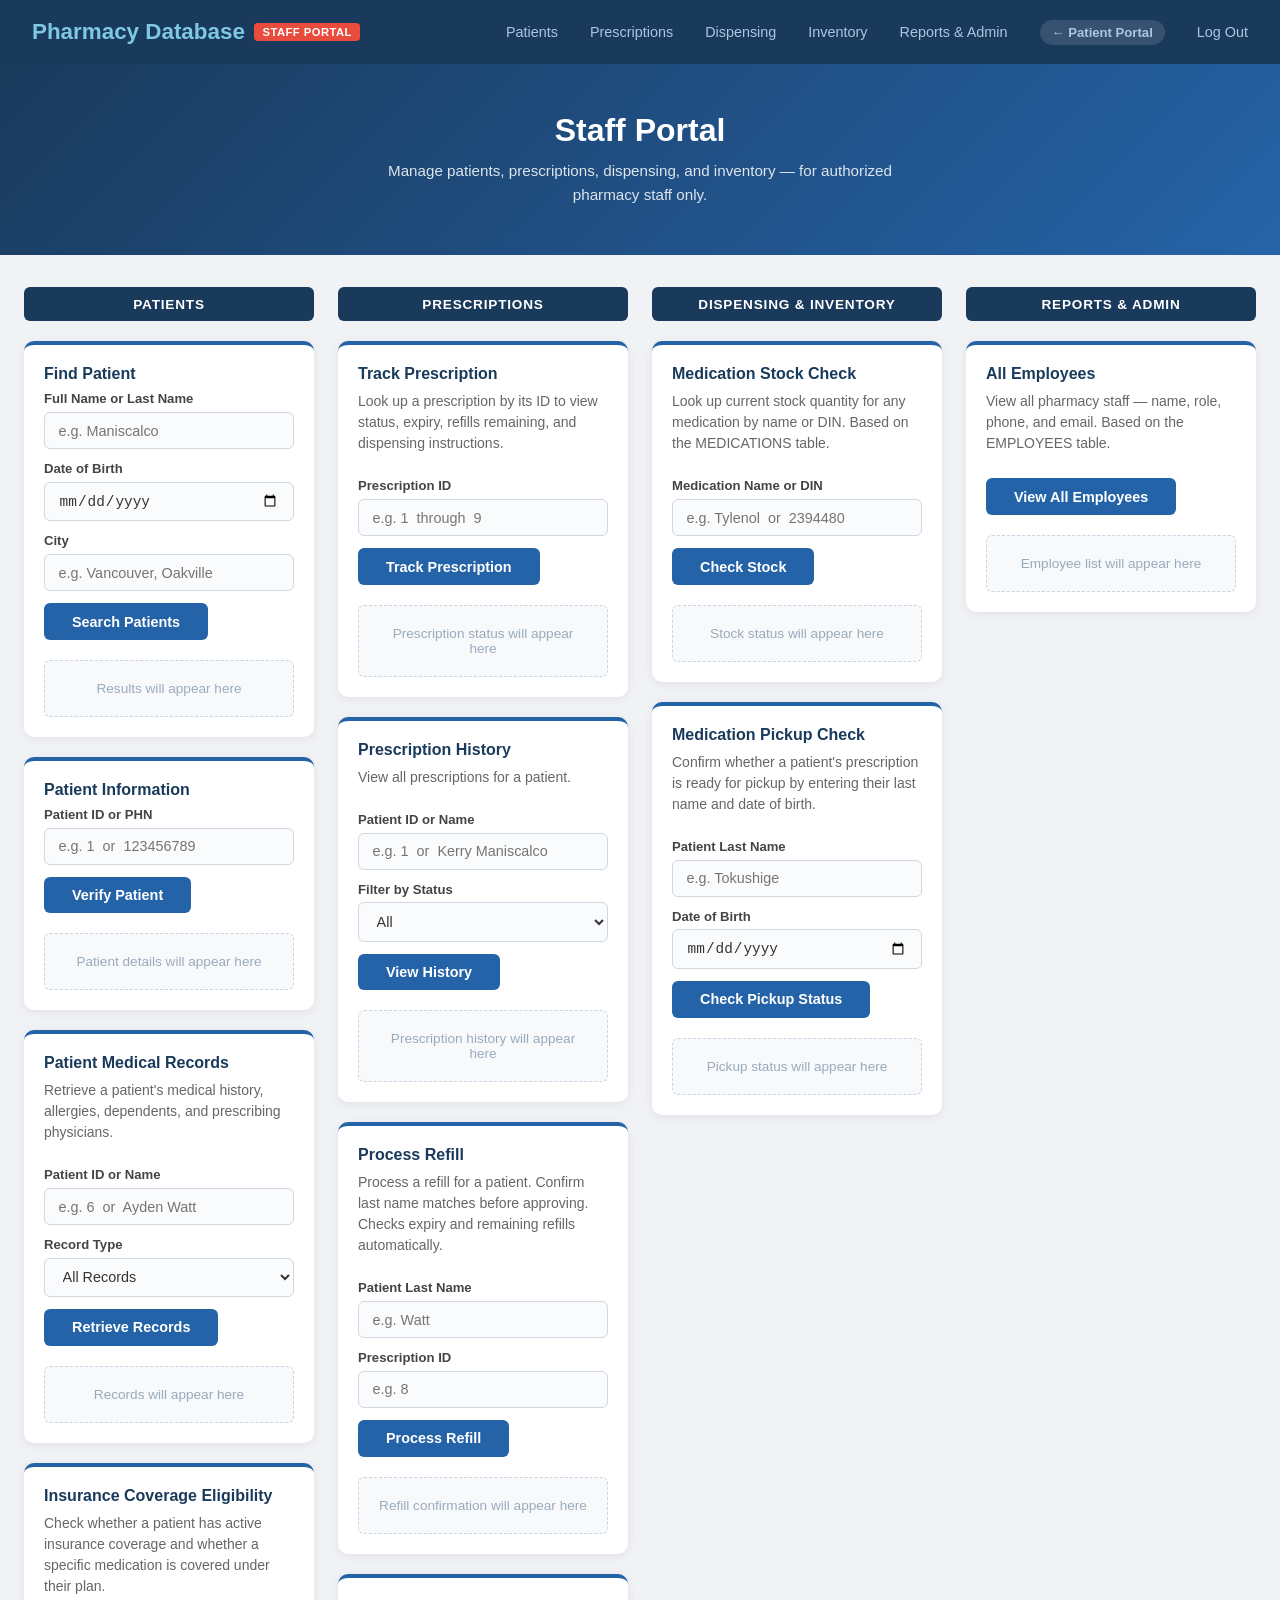
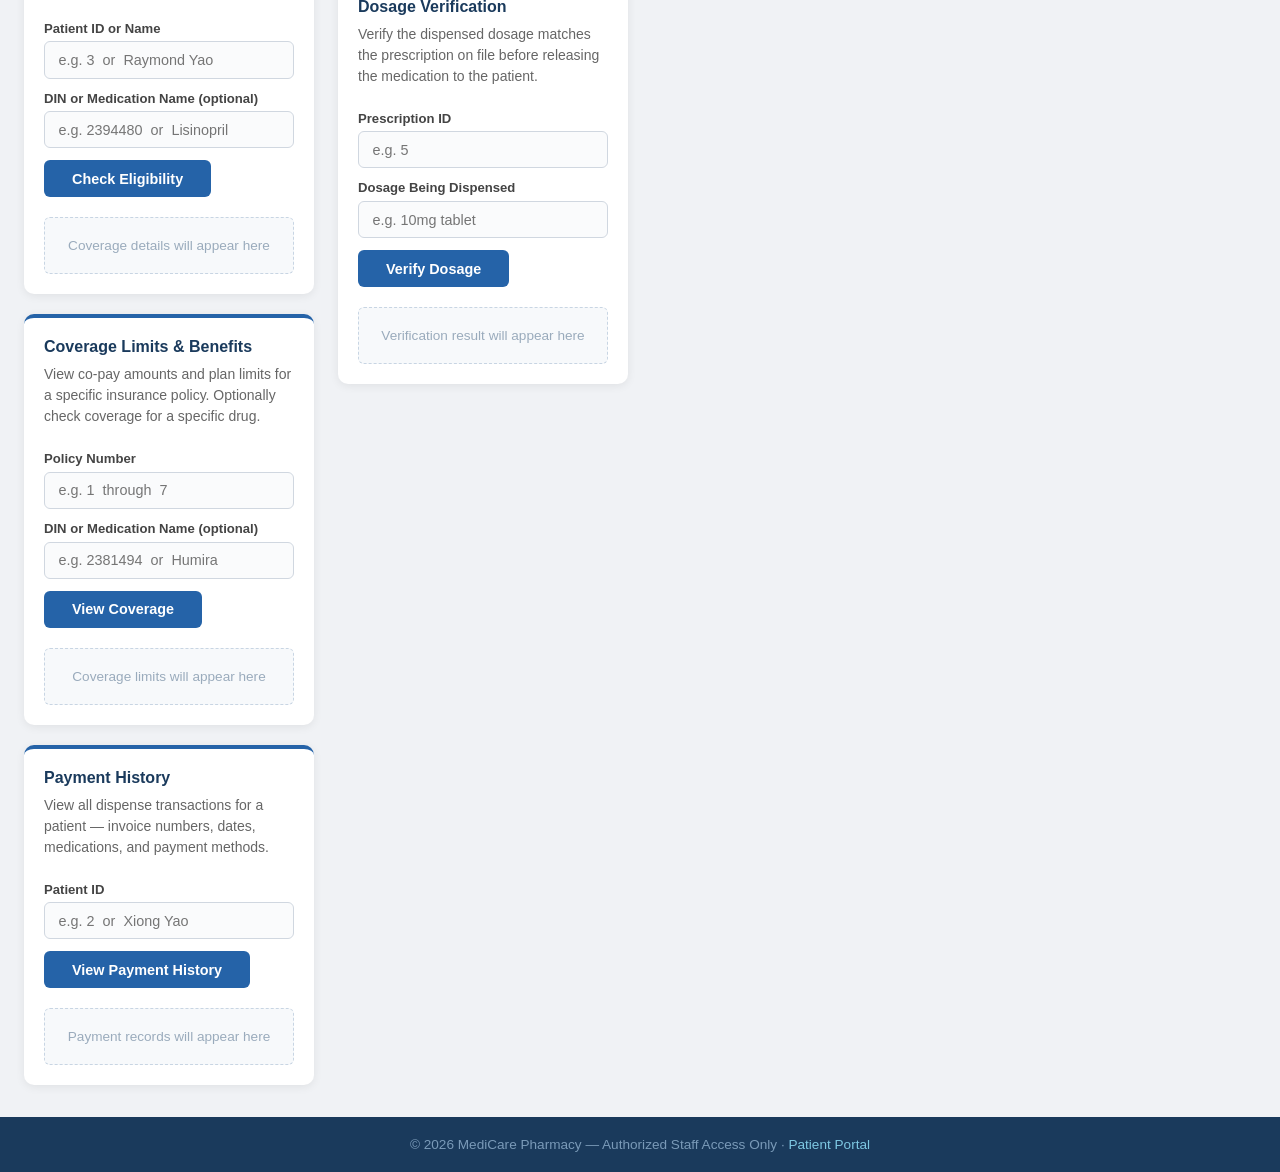
==== commit c9e01c43: "I removed a few features which seems to be a bit too complicated" ====
--- a/index.html
+++ b/index.html
@@ -31,7 +31,6 @@
             <!-- Find Patient -->
             <div class="query-card">
                 <div class="query-header"><h2>Find Patient</h2></div>
-                <p class="query-desc">Search by patient ID, PHN, last name, or date of birth. All fields are optional — fill in any combination.</p>
                 <form class="query-form">
                     <div class="form-group">
                         <label for="patient-name">Full Name or Last Name</label>
@@ -52,8 +51,7 @@
 
             <!-- Verify Care Card -->
             <div class="query-card">
-                <div class="query-header"><h2>Verify Patient Care Card</h2></div>
-                <p class="query-desc">Enter a patient ID or PHN to verify identity, coverage, and allergy status before dispensing.</p>
+                <div class="query-header"><h2>Patient Information</h2></div>
                 <form class="query-form">
                     <div class="form-group">
                         <label for="card-id">Patient ID or PHN</label>
@@ -123,6 +121,20 @@
                 <div class="result-placeholder"><span>Coverage limits will appear here</span></div>
             </div>
 
+                <!-- Payment History -->
+            <div class="query-card">
+                <div class="query-header"><h2>Payment History</h2></div>
+                <p class="query-desc">View all dispense transactions for a patient — invoice numbers, dates, medications, and payment methods.</p>
+                <form class="query-form">
+                    <div class="form-group">
+                        <label for="bill-patient-id">Patient ID</label>
+                        <input type="text" id="bill-patient-id" placeholder="e.g. 2  or  Xiong Yao">
+                    </div>
+                    <button type="submit" class="btn-query">View Payment History</button>
+                </form>
+                <div class="result-placeholder"><span>Payment records will appear here</span></div>
+            </div>
+
         </div>
 
         <!-- ── PRESCRIPTIONS ──────────────────────────────────── -->
@@ -146,7 +158,7 @@
             <!-- Prescription History -->
             <div class="query-card">
                 <div class="query-header"><h2>Prescription History</h2></div>
-                <p class="query-desc">View all prescriptions for a patient, including prescribing doctor, medication, and current status.</p>
+                <p class="query-desc">View all prescriptions for a patient.</p>
                 <form class="query-form">
                     <div class="form-group">
                         <label for="hist-patient-id">Patient ID or Name</label>
@@ -208,64 +220,8 @@
         <div class="staff-col" id="dispensing">
             <div class="col-header">Dispensing &amp; Inventory</div>
 
-            <!-- Dispense Medication -->
-            <div class="query-card">
-                <div class="query-header"><h2>Dispense Medication</h2></div>
-                <p class="query-desc">Record a dispense transaction. Links an employee, prescription, invoice number, and payment method — matching the DISPENSE table.</p>
-                <form class="query-form">
-                    <div class="form-group">
-                        <label for="disp-emp-id">Employee ID</label>
-                        <input type="text" id="disp-emp-id" placeholder="e.g. 1 (Ava Nguyen)">
-                    </div>
-                    <div class="form-group">
-                        <label for="disp-rx-id">Prescription ID</label>
-                        <input type="text" id="disp-rx-id" placeholder="e.g. 3">
-                    </div>
-                    <div class="form-group">
-                        <label for="disp-pay">Payment Method</label>
-                        <select id="disp-pay">
-                            <option value="VISA">VISA</option>
-                            <option value="MASTERCARD">MASTERCARD</option>
-                            <option value="CASH">CASH</option>
-                            <option value="DEBIT">DEBIT</option>
-                        </select>
-                    </div>
-                    <button type="submit" class="btn-query">Record Dispense</button>
-                </form>
-                <div class="result-placeholder"><span>Invoice confirmation will appear here</span></div>
-            </div>
-
-            <!-- Payment History -->
-            <div class="query-card">
-                <div class="query-header"><h2>Payment History</h2></div>
-                <p class="query-desc">View all dispense transactions for a patient — invoice numbers, dates, medications, and payment methods.</p>
-                <form class="query-form">
-                    <div class="form-group">
-                        <label for="bill-patient-id">Patient ID or Name</label>
-                        <input type="text" id="bill-patient-id" placeholder="e.g. 2  or  Xiong Yao">
-                    </div>
-                    <button type="submit" class="btn-query">View Payment History</button>
-                </form>
-                <div class="result-placeholder"><span>Payment records will appear here</span></div>
-            </div>
-
-            <!-- Staff Operations Log -->
-            <div class="query-card">
-                <div class="query-header"><h2>Staff Operations Log</h2></div>
-                <p class="query-desc">View all dispense records by employee ID or name, and optionally filter by date. Based on the DISPENSE table.</p>
-                <form class="query-form">
-                    <div class="form-group">
-                        <label for="staff-member">Employee ID or Name</label>
-                        <input type="text" id="staff-member" placeholder="e.g. 5  or  Sophia Martinez">
-                    </div>
-                    <div class="form-group">
-                        <label for="staff-date">Date (optional)</label>
-                        <input type="date" id="staff-date">
-                    </div>
-                    <button type="submit" class="btn-query">View Operations Log</button>
-                </form>
-                <div class="result-placeholder"><span>Operations log will appear here</span></div>
-            </div>
+
+
 
             <!-- Check Medication Stock -->
             <div class="query-card">
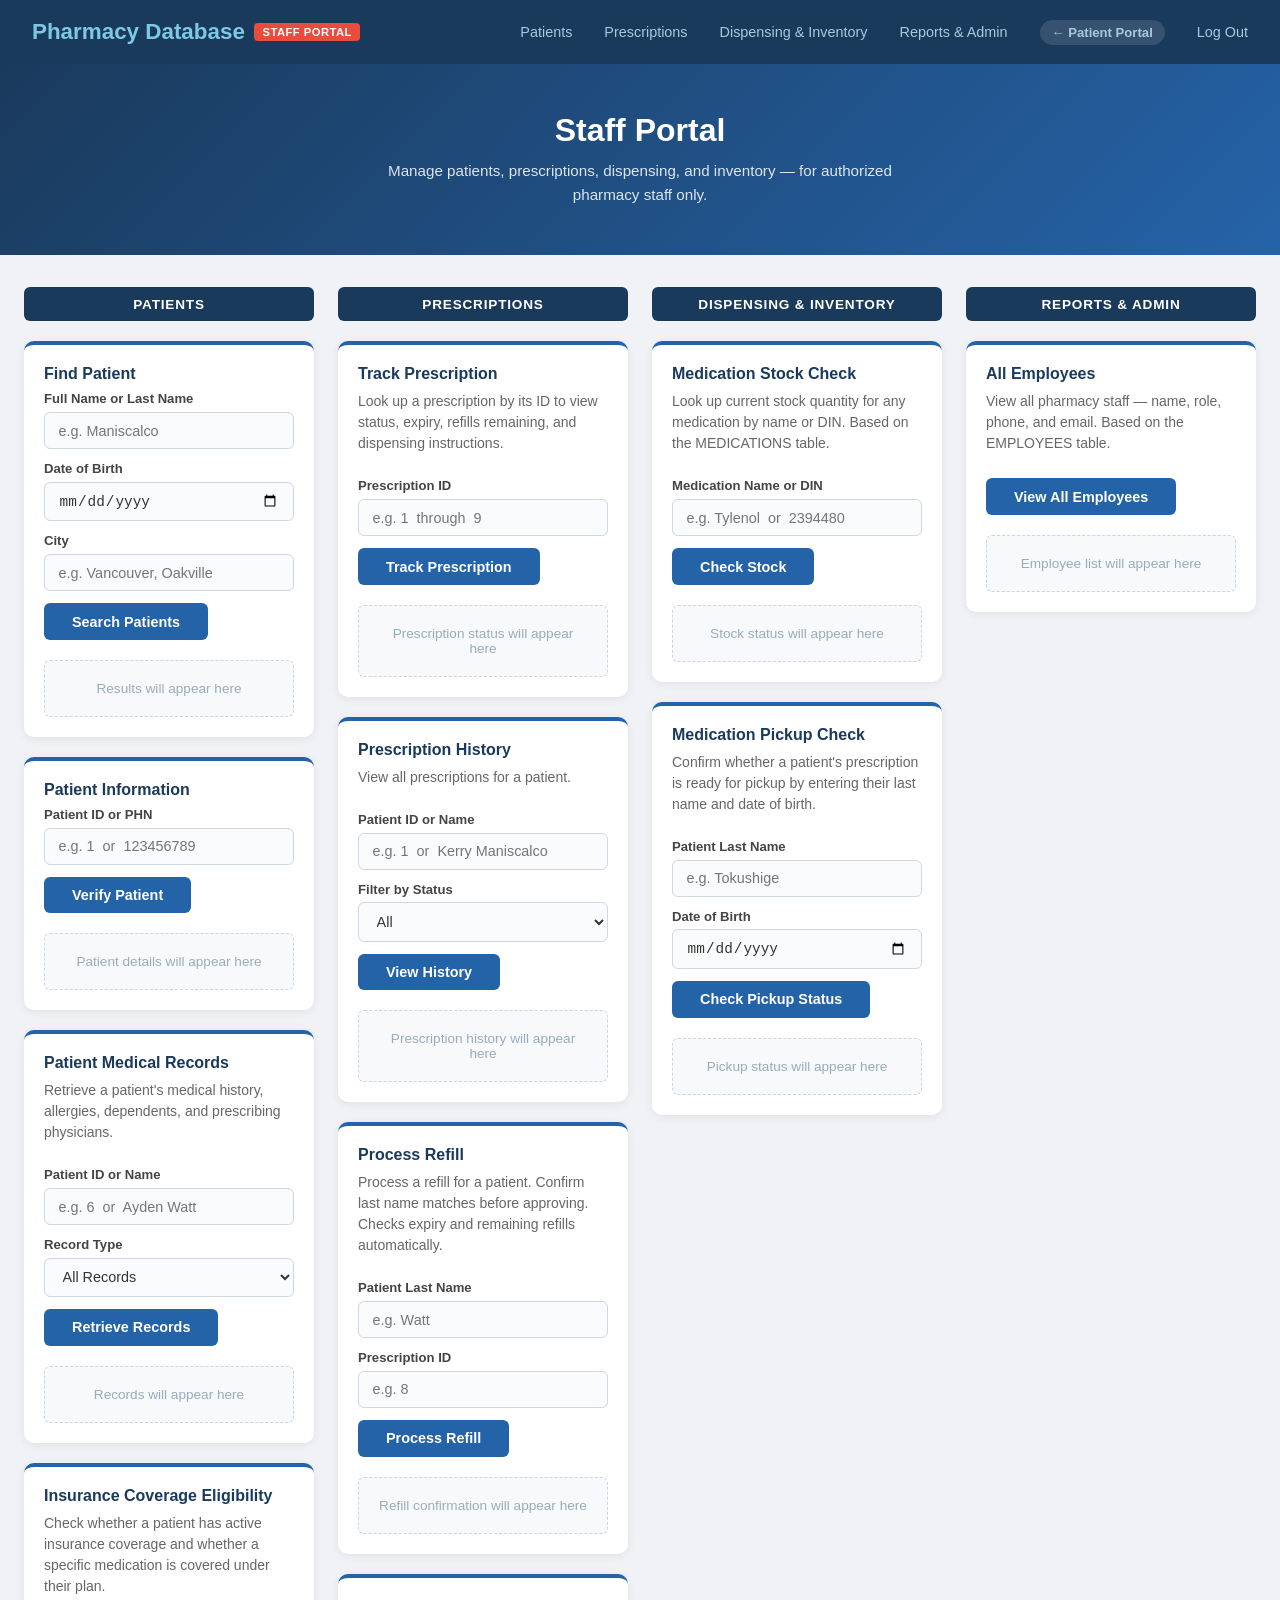
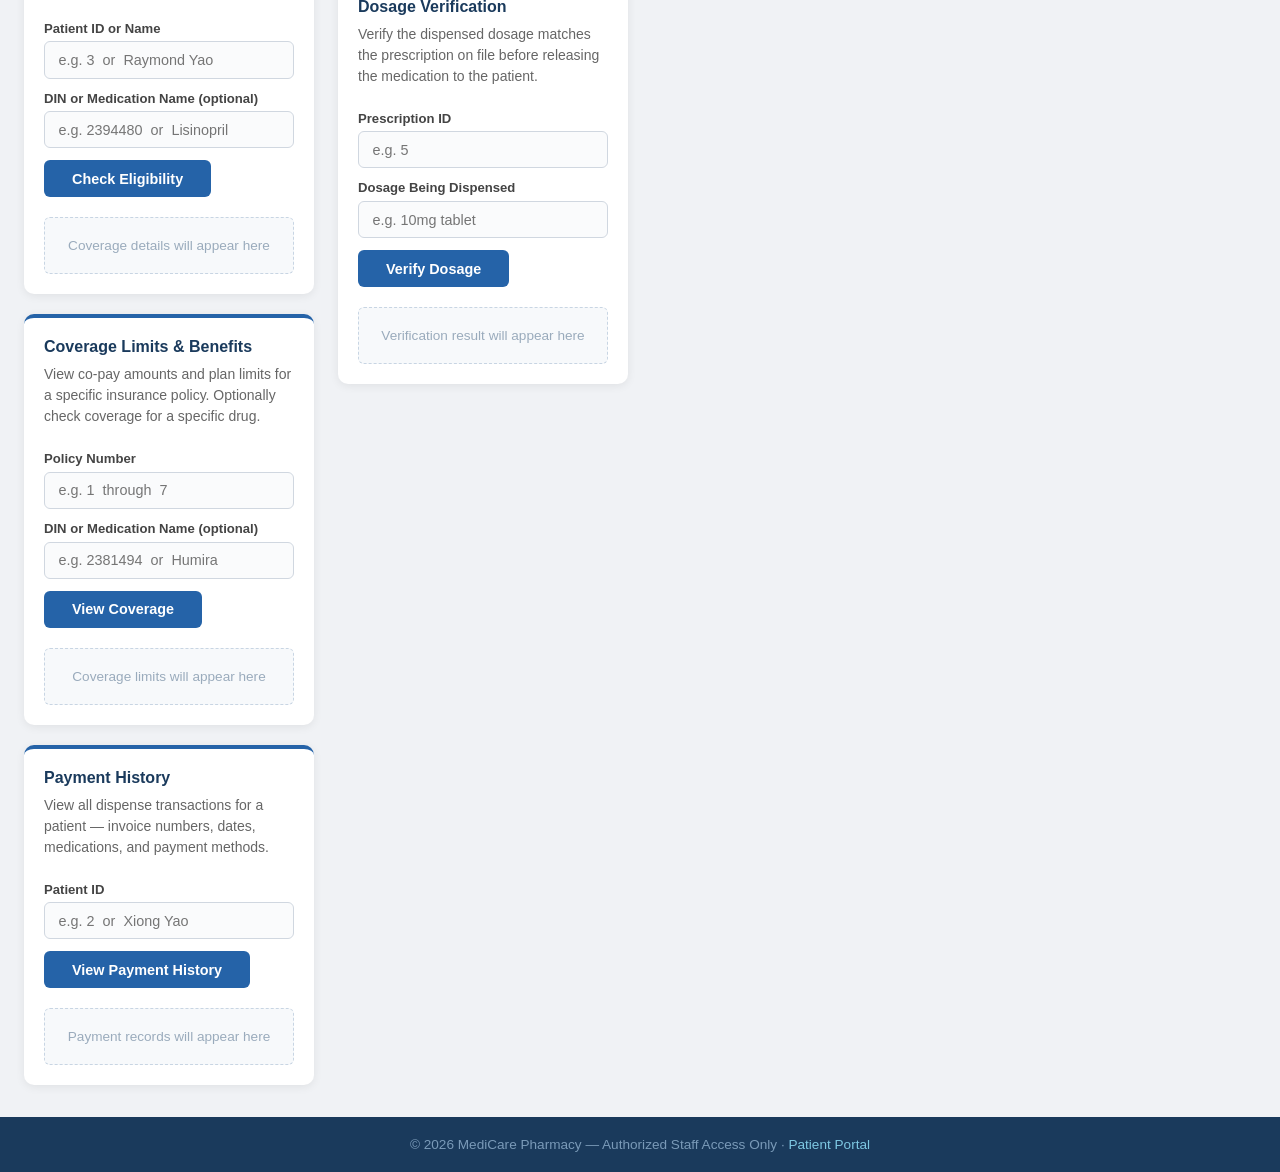
==== commit 3c55491d: "fixing navigation menu titles" ====
--- a/index.html
+++ b/index.html
@@ -12,8 +12,7 @@
         <ul class="nav-links">
             <li><a href="#patients">Patients</a></li>
             <li><a href="#prescriptions">Prescriptions</a></li>
-            <li><a href="#dispensing">Dispensing</a></li>
-            <li><a href="#inventory">Inventory</a></li>
+            <li><a href="#dispensing">Dispensing &amp; Inventory</a></li>
             <li><a href="#reports">Reports &amp; Admin</a></li>
             <li><a href="patient.html" class="nav-patient-link">&larr; Patient Portal</a></li>
             <li><a href="#">Log Out</a></li>
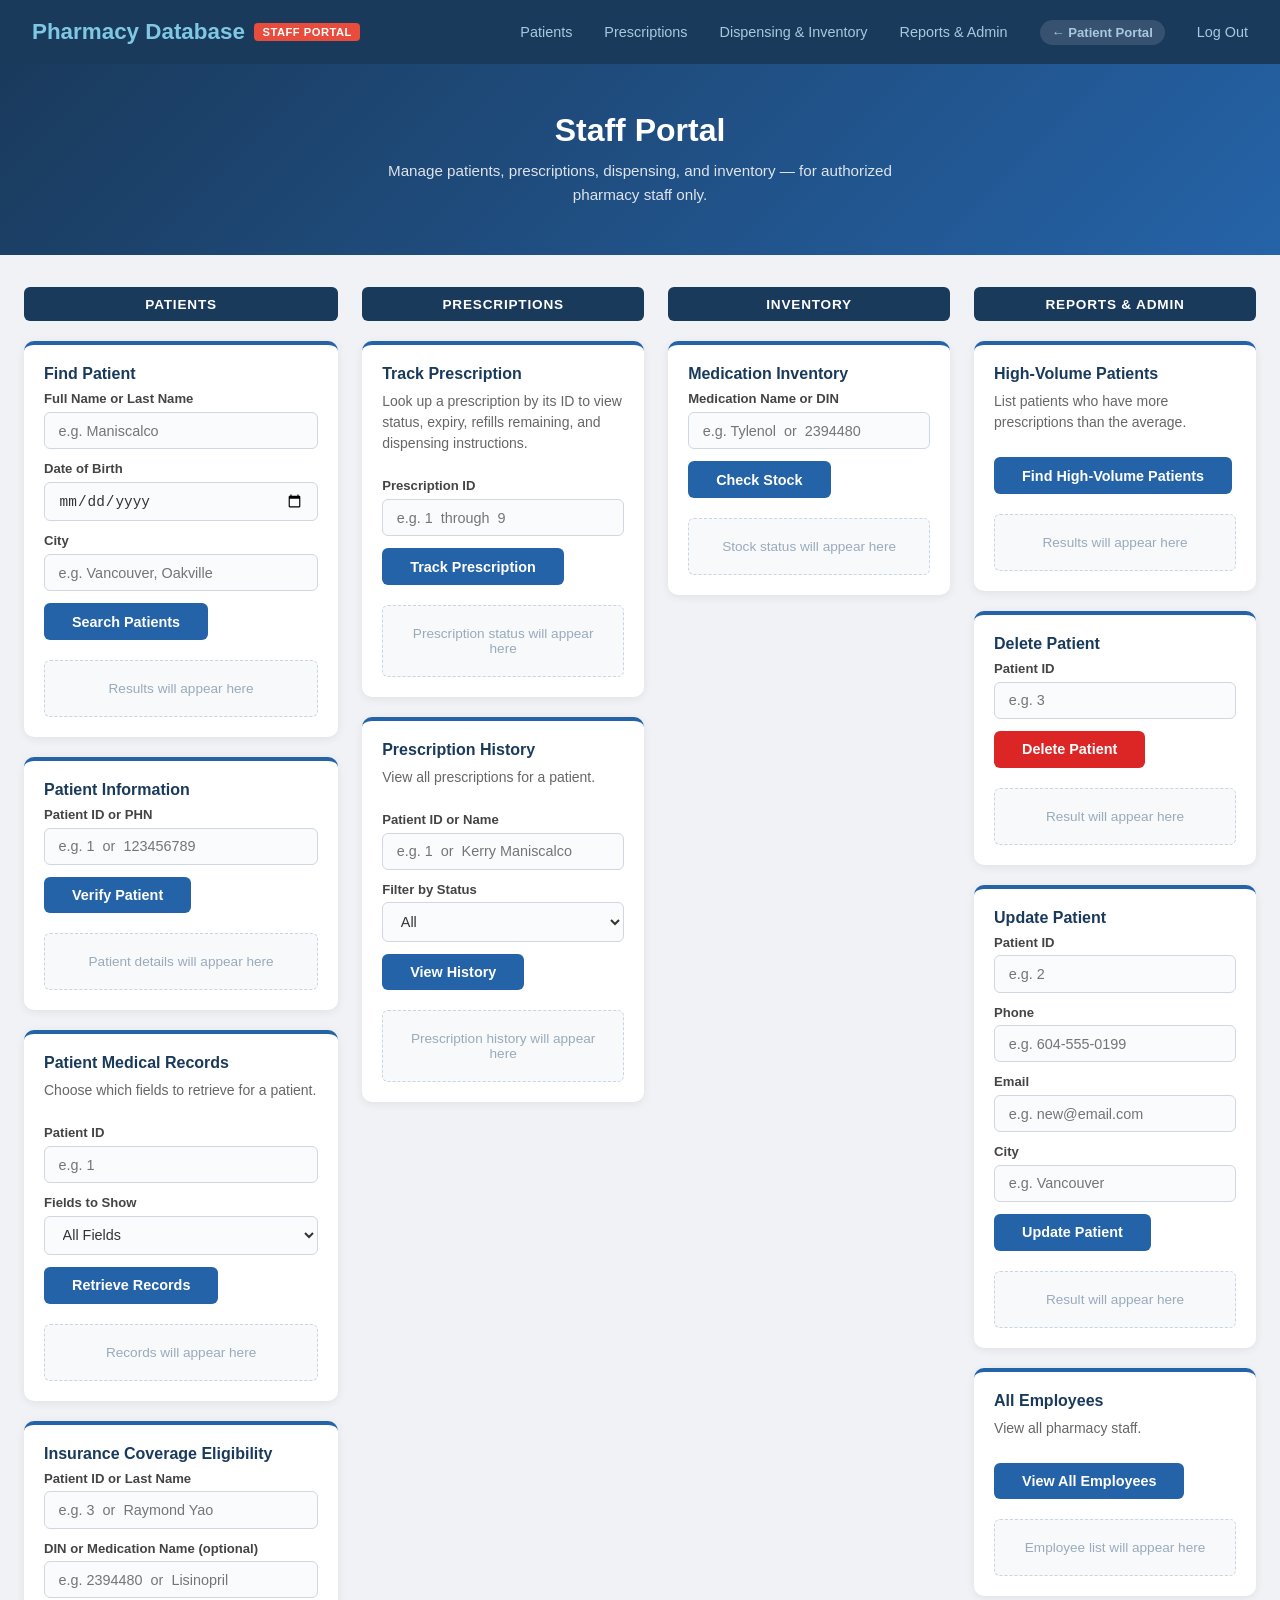
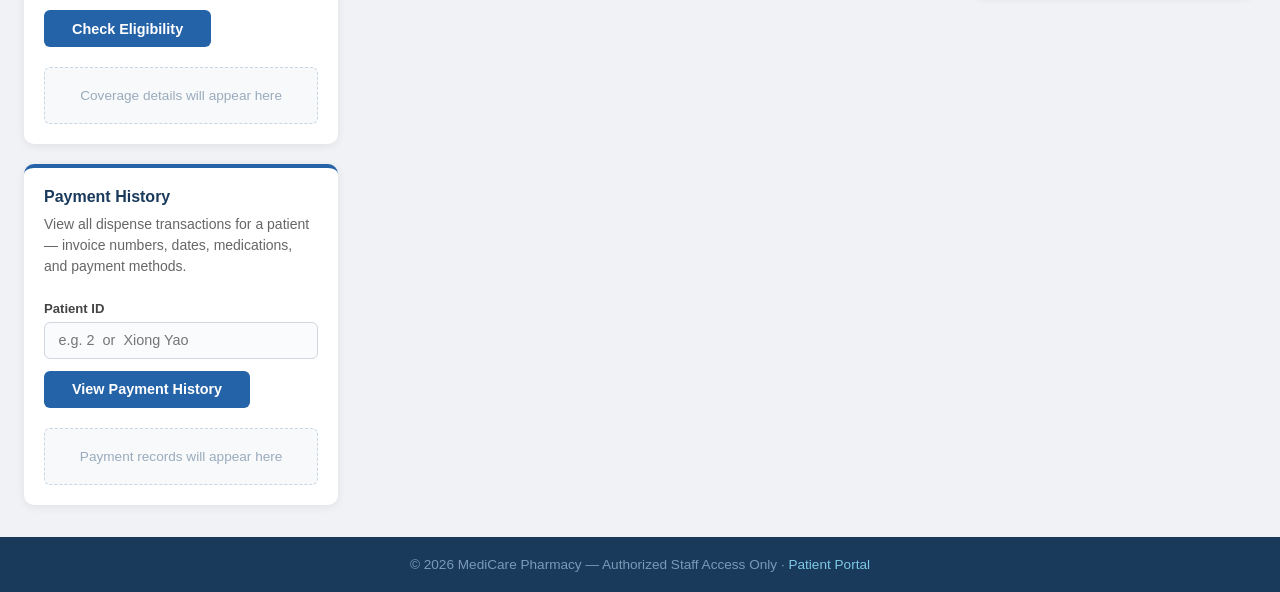
==== commit 04fb6125: "+++" ====
--- a/index.html
+++ b/index.html
@@ -64,19 +64,18 @@
             <!-- Patient Medical Records -->
             <div class="query-card">
                 <div class="query-header"><h2>Patient Medical Records</h2></div>
-                <p class="query-desc">Retrieve a patient's medical history, allergies, dependents, and prescribing physicians.</p>
-                <form class="query-form">
-                    <div class="form-group">
-                        <label for="record-id">Patient ID or Name</label>
-                        <input type="text" id="record-id" placeholder="e.g. 6  or  Ayden Watt">
-                    </div>
-                    <div class="form-group">
-                        <label for="record-type">Record Type</label>
+                <p class="query-desc">Choose which fields to retrieve for a patient.</p>
+                <form class="query-form">
+                    <div class="form-group">
+                        <label for="record-id">Patient ID</label>
+                        <input type="text" id="record-id" placeholder="e.g. 1">
+                    </div>
+                    <div class="form-group">
+                        <label for="record-type">Fields to Show</label>
                         <select id="record-type">
-                            <option value="all">All Records</option>
-                            <option value="history">Allergies &amp; Medical History</option>
-                            <option value="medications">Prescriptions</option>
-                            <option value="physician">Prescribing Physicians</option>
+                            <option value="all">All Fields</option>
+                            <option value="contact">Contact Info (Phone, Email, City)</option>
+                            <option value="medical">Medical (Allergies, Medical History)</option>
                         </select>
                     </div>
                     <button type="submit" class="btn-query">Retrieve Records</button>
@@ -87,10 +86,9 @@
             <!-- Coverage Eligibility -->
             <div class="query-card">
                 <div class="query-header"><h2>Insurance Coverage Eligibility</h2></div>
-                <p class="query-desc">Check whether a patient has active insurance coverage and whether a specific medication is covered under their plan.</p>
-                <form class="query-form">
-                    <div class="form-group">
-                        <label for="elig-patient-id">Patient ID or Name</label>
+                <form class="query-form">
+                    <div class="form-group">
+                        <label for="elig-patient-id">Patient ID or Last Name</label>
                         <input type="text" id="elig-patient-id" placeholder="e.g. 3  or  Raymond Yao">
                     </div>
                     <div class="form-group">
@@ -102,23 +100,6 @@
                 <div class="result-placeholder"><span>Coverage details will appear here</span></div>
             </div>
 
-            <!-- Coverage Limits -->
-            <div class="query-card">
-                <div class="query-header"><h2>Coverage Limits &amp; Benefits</h2></div>
-                <p class="query-desc">View co-pay amounts and plan limits for a specific insurance policy. Optionally check coverage for a specific drug.</p>
-                <form class="query-form">
-                    <div class="form-group">
-                        <label for="limit-policy">Policy Number</label>
-                        <input type="text" id="limit-policy" placeholder="e.g. 1  through  7">
-                    </div>
-                    <div class="form-group">
-                        <label for="limit-din">DIN or Medication Name (optional)</label>
-                        <input type="text" id="limit-din" placeholder="e.g. 2381494  or  Humira">
-                    </div>
-                    <button type="submit" class="btn-query">View Coverage</button>
-                </form>
-                <div class="result-placeholder"><span>Coverage limits will appear here</span></div>
-            </div>
 
                 <!-- Payment History -->
             <div class="query-card">
@@ -177,55 +158,19 @@
                 <div class="result-placeholder"><span>Prescription history will appear here</span></div>
             </div>
 
-            <!-- Process Refill -->
-            <div class="query-card">
-                <div class="query-header"><h2>Process Refill</h2></div>
-                <p class="query-desc">Process a refill for a patient. Confirm last name matches before approving. Checks expiry and remaining refills automatically.</p>
-                <form class="query-form">
-                    <div class="form-group">
-                        <label for="refill-last-name">Patient Last Name</label>
-                        <input type="text" id="refill-last-name" placeholder="e.g. Watt">
-                    </div>
-                    <div class="form-group">
-                        <label for="refill-rx-id">Prescription ID</label>
-                        <input type="text" id="refill-rx-id" placeholder="e.g. 8">
-                    </div>
-                    <button type="submit" class="btn-query">Process Refill</button>
-                </form>
-                <div class="result-placeholder"><span>Refill confirmation will appear here</span></div>
-            </div>
-
-            <!-- Dosage Verification -->
-            <div class="query-card">
-                <div class="query-header"><h2>Dosage Verification</h2></div>
-                <p class="query-desc">Verify the dispensed dosage matches the prescription on file before releasing the medication to the patient.</p>
-                <form class="query-form">
-                    <div class="form-group">
-                        <label for="dose-rx-id">Prescription ID</label>
-                        <input type="text" id="dose-rx-id" placeholder="e.g. 5">
-                    </div>
-                    <div class="form-group">
-                        <label for="dose-dispensed">Dosage Being Dispensed</label>
-                        <input type="text" id="dose-dispensed" placeholder="e.g. 10mg tablet">
-                    </div>
-                    <button type="submit" class="btn-query">Verify Dosage</button>
-                </form>
-                <div class="result-placeholder"><span>Verification result will appear here</span></div>
-            </div>
+
+
 
         </div>
 
         <!-- ── DISPENSING & INVENTORY ──────────────────────────── -->
         <div class="staff-col" id="dispensing">
-            <div class="col-header">Dispensing &amp; Inventory</div>
-
-
+            <div class="col-header">Inventory</div>
 
 
             <!-- Check Medication Stock -->
             <div class="query-card">
-                <div class="query-header"><h2>Medication Stock Check</h2></div>
-                <p class="query-desc">Look up current stock quantity for any medication by name or DIN. Based on the MEDICATIONS table.</p>
+                <div class="query-header"><h2>Medication Inventory</h2></div>
                 <form class="query-form">
                     <div class="form-group">
                         <label for="inv-drug-name">Medication Name or DIN</label>
@@ -236,23 +181,6 @@
                 <div class="result-placeholder"><span>Stock status will appear here</span></div>
             </div>
 
-            <!-- Medication Pickup Check -->
-            <div class="query-card">
-                <div class="query-header"><h2>Medication Pickup Check</h2></div>
-                <p class="query-desc">Confirm whether a patient's prescription is ready for pickup by entering their last name and date of birth.</p>
-                <form class="query-form">
-                    <div class="form-group">
-                        <label for="pickup-last-name">Patient Last Name</label>
-                        <input type="text" id="pickup-last-name" placeholder="e.g. Tokushige">
-                    </div>
-                    <div class="form-group">
-                        <label for="pickup-dob">Date of Birth</label>
-                        <input type="date" id="pickup-dob">
-                    </div>
-                    <button type="submit" class="btn-query">Check Pickup Status</button>
-                </form>
-                <div class="result-placeholder"><span>Pickup status will appear here</span></div>
-            </div>
 
         </div>
 
@@ -260,10 +188,58 @@
         <div class="staff-col" id="reports">
             <div class="col-header">Reports &amp; Admin</div>
 
+            <!-- High-Volume Patients -->
+            <div class="query-card">
+                <div class="query-header"><h2>High-Volume Patients</h2></div>
+                <p class="query-desc">List patients who have more prescriptions than the average.</p>
+                <form class="query-form" id="high-volume-form">
+                    <button type="submit" class="btn-query">Find High-Volume Patients</button>
+                </form>
+                <div class="result-placeholder"><span>Results will appear here</span></div>
+            </div>
+
+            <!-- Delete Patient -->
+            <div class="query-card">
+                <div class="query-header"><h2>Delete Patient</h2></div>
+                <form class="query-form" id="delete-patient-form">
+                    <div class="form-group">
+                        <label for="delete-patient-id">Patient ID</label>
+                        <input type="text" id="delete-patient-id" placeholder="e.g. 3">
+                    </div>
+                    <button type="submit" class="btn-query" style="background:#dc2626">Delete Patient</button>
+                </form>
+                <div class="result-placeholder"><span>Result will appear here</span></div>
+            </div>
+
+            <!-- Update Patient -->
+            <div class="query-card">
+                <div class="query-header"><h2>Update Patient</h2></div>
+                <form class="query-form" id="update-patient-form">
+                    <div class="form-group">
+                        <label for="update-patient-id">Patient ID</label>
+                        <input type="text" id="update-patient-id" placeholder="e.g. 2">
+                    </div>
+                    <div class="form-group">
+                        <label for="update-phone">Phone</label>
+                        <input type="text" id="update-phone" placeholder="e.g. 604-555-0199">
+                    </div>
+                    <div class="form-group">
+                        <label for="update-email">Email</label>
+                        <input type="text" id="update-email" placeholder="e.g. new@email.com">
+                    </div>
+                    <div class="form-group">
+                        <label for="update-city">City</label>
+                        <input type="text" id="update-city" placeholder="e.g. Vancouver">
+                    </div>
+                    <button type="submit" class="btn-query">Update Patient</button>
+                </form>
+                <div class="result-placeholder"><span>Result will appear here</span></div>
+            </div>
+
             <!-- ALL EMPLOYEES -->
             <div class="query-card">
                 <div class="query-header"><h2>All Employees</h2></div>
-                <p class="query-desc">View all pharmacy staff — name, role, phone, and email. Based on the EMPLOYEES table.</p>
+                <p class="query-desc">View all pharmacy staff.</p>
                 <form class="query-form" id="all-employees-form">
                     <button type="submit" class="btn-query">View All Employees</button>
                 </form>
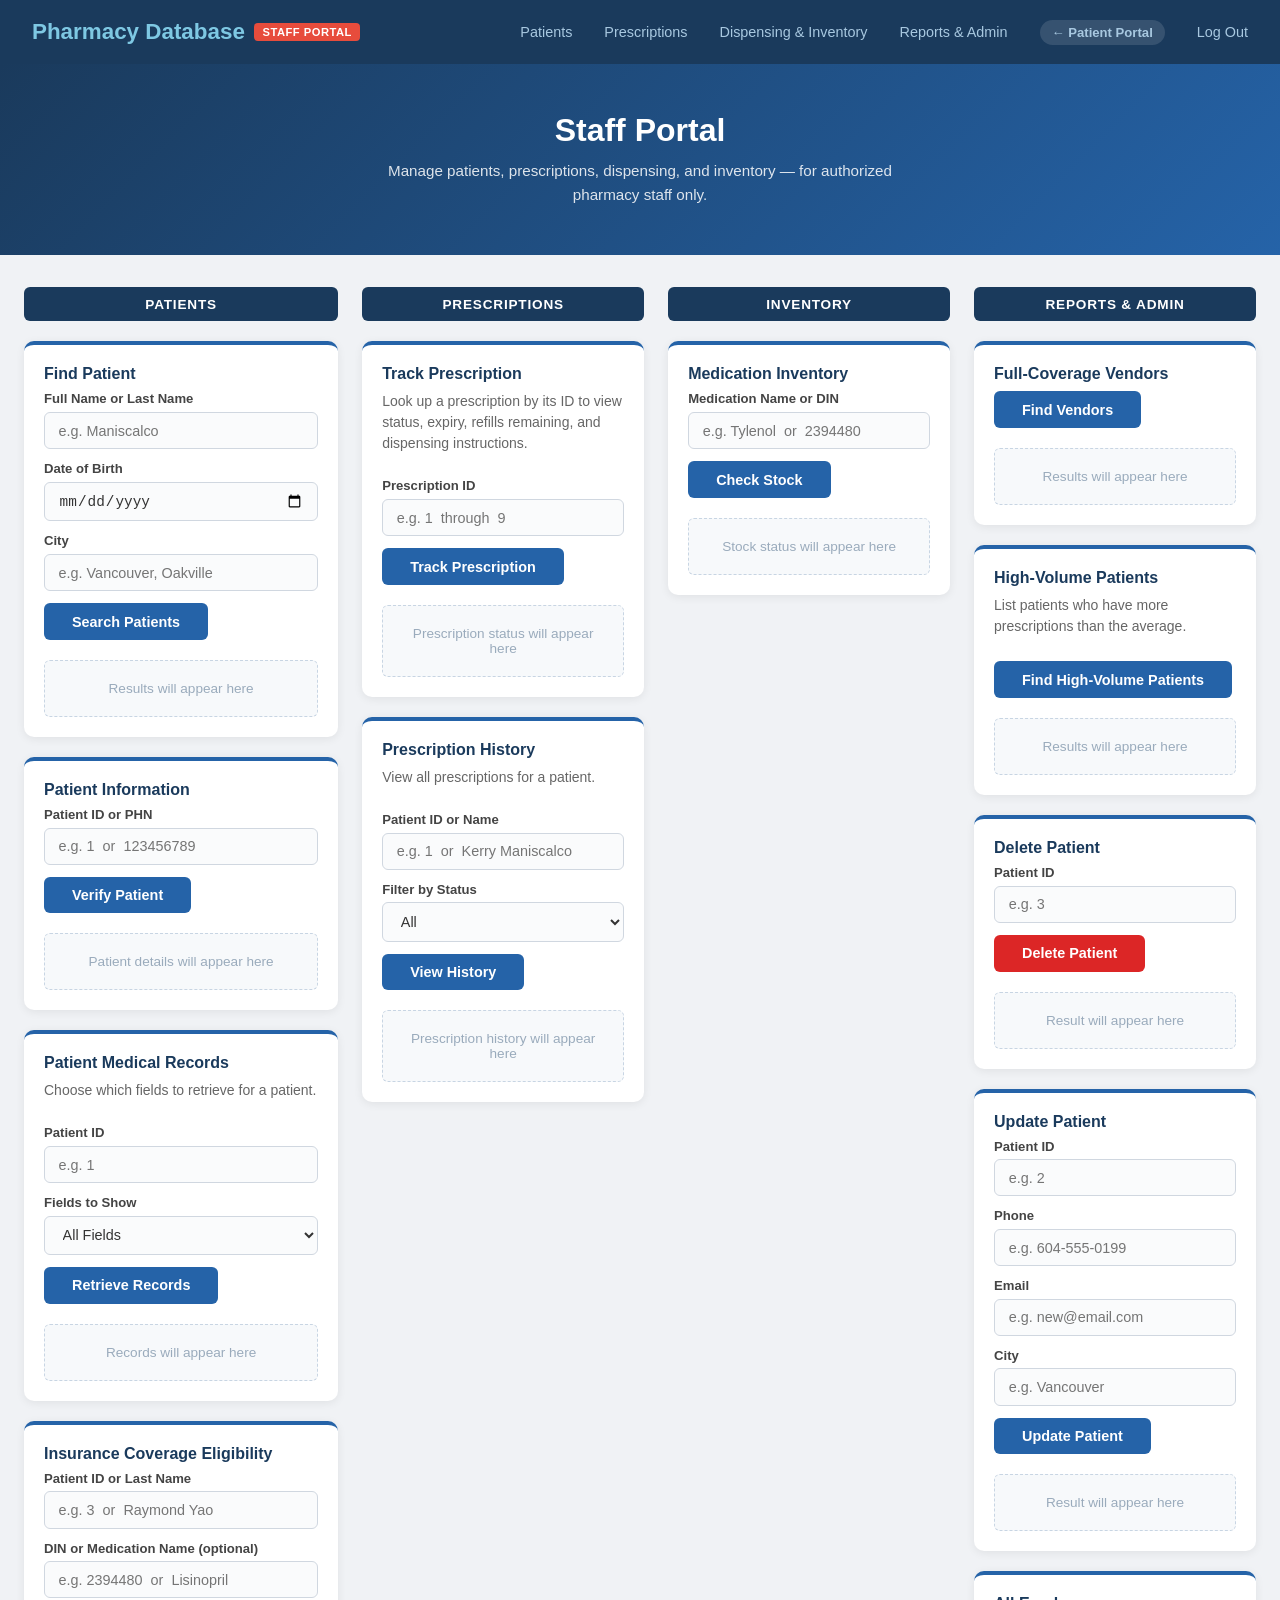
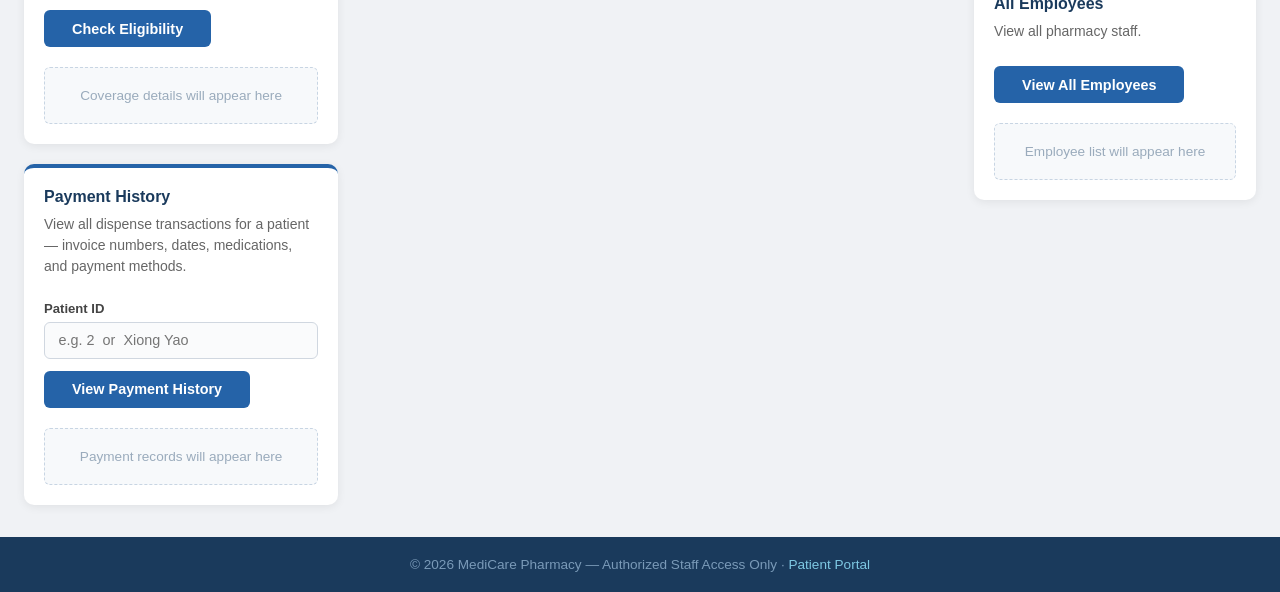
==== commit 4fae0d06: "____" ====
--- a/index.html
+++ b/index.html
@@ -188,6 +188,15 @@
         <div class="staff-col" id="reports">
             <div class="col-header">Reports &amp; Admin</div>
 
+            <!-- Division Query -->
+            <div class="query-card">
+                <div class="query-header"><h2>Full-Coverage Vendors</h2></div>
+                <form class="query-form" id="full-coverage-form">
+                    <button type="submit" class="btn-query">Find Vendors</button>
+                </form>
+                <div class="result-placeholder"><span>Results will appear here</span></div>
+            </div>
+
             <!-- High-Volume Patients -->
             <div class="query-card">
                 <div class="query-header"><h2>High-Volume Patients</h2></div>
